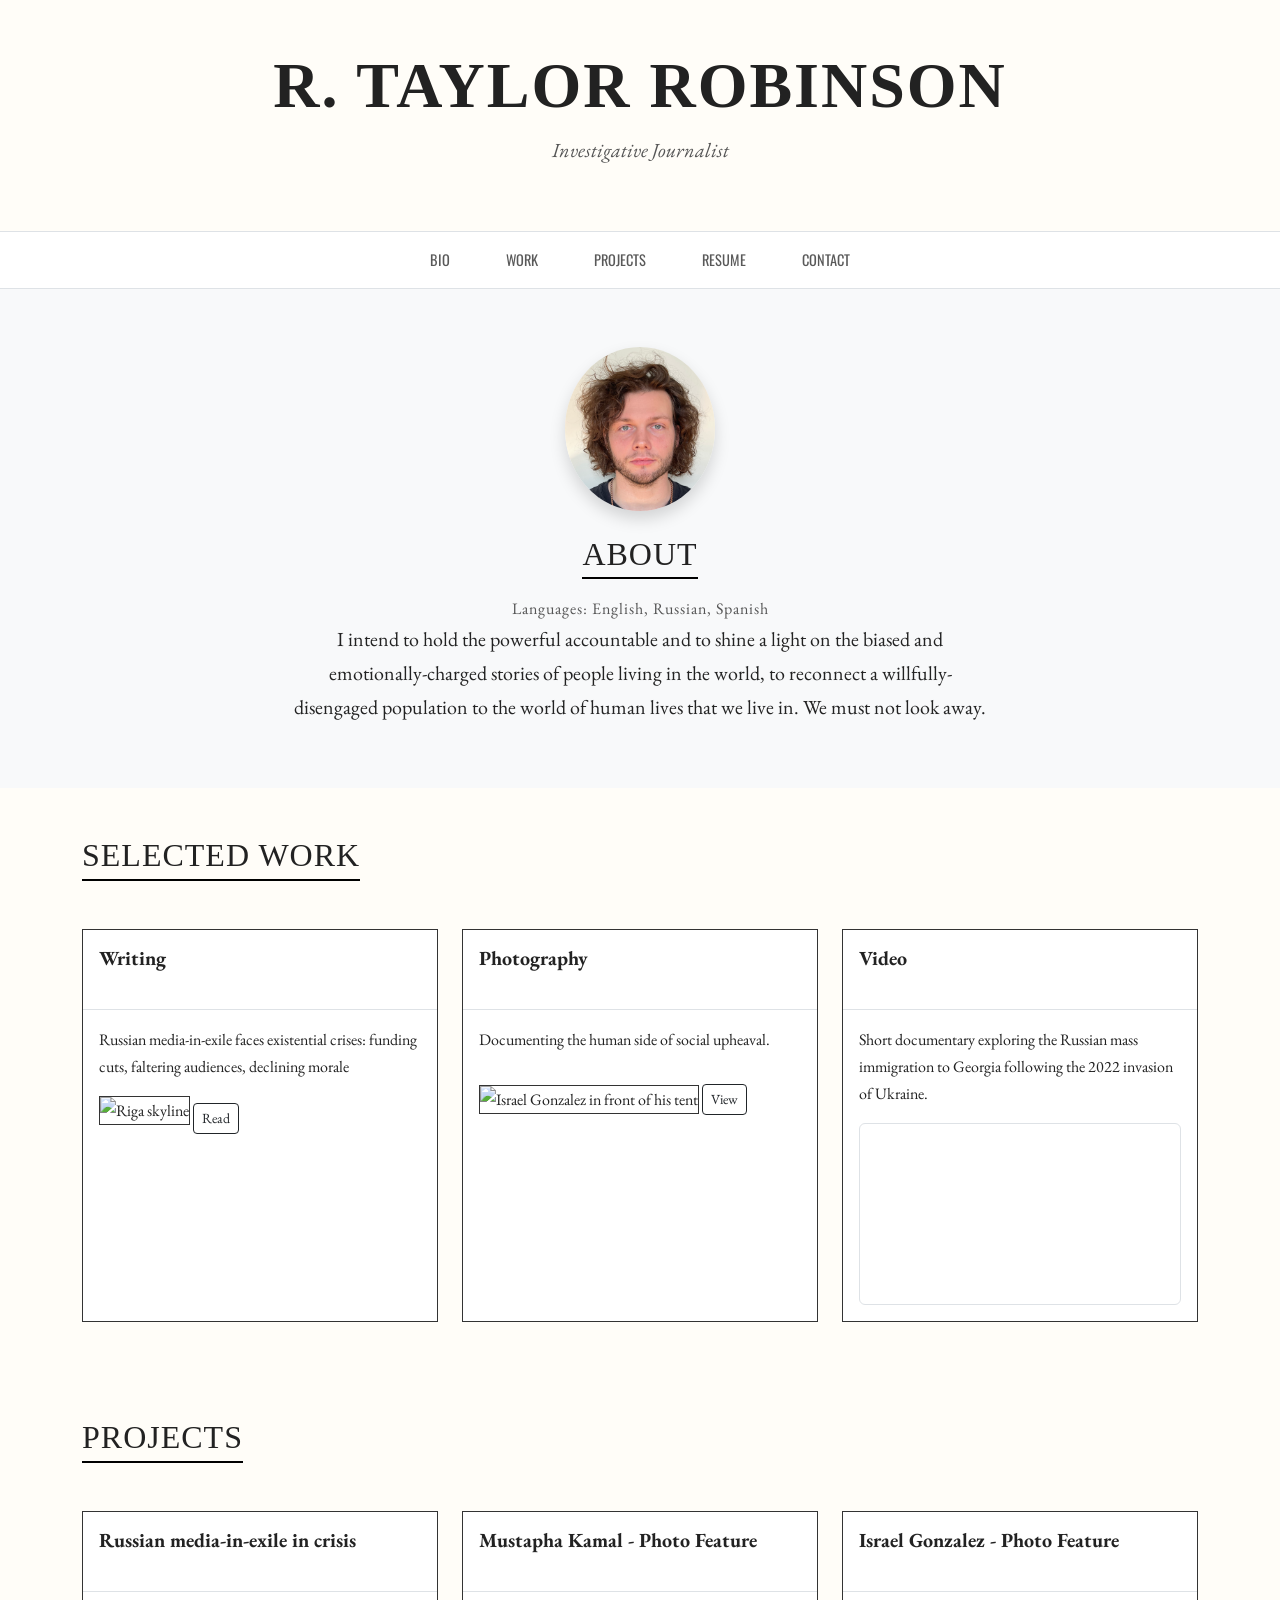
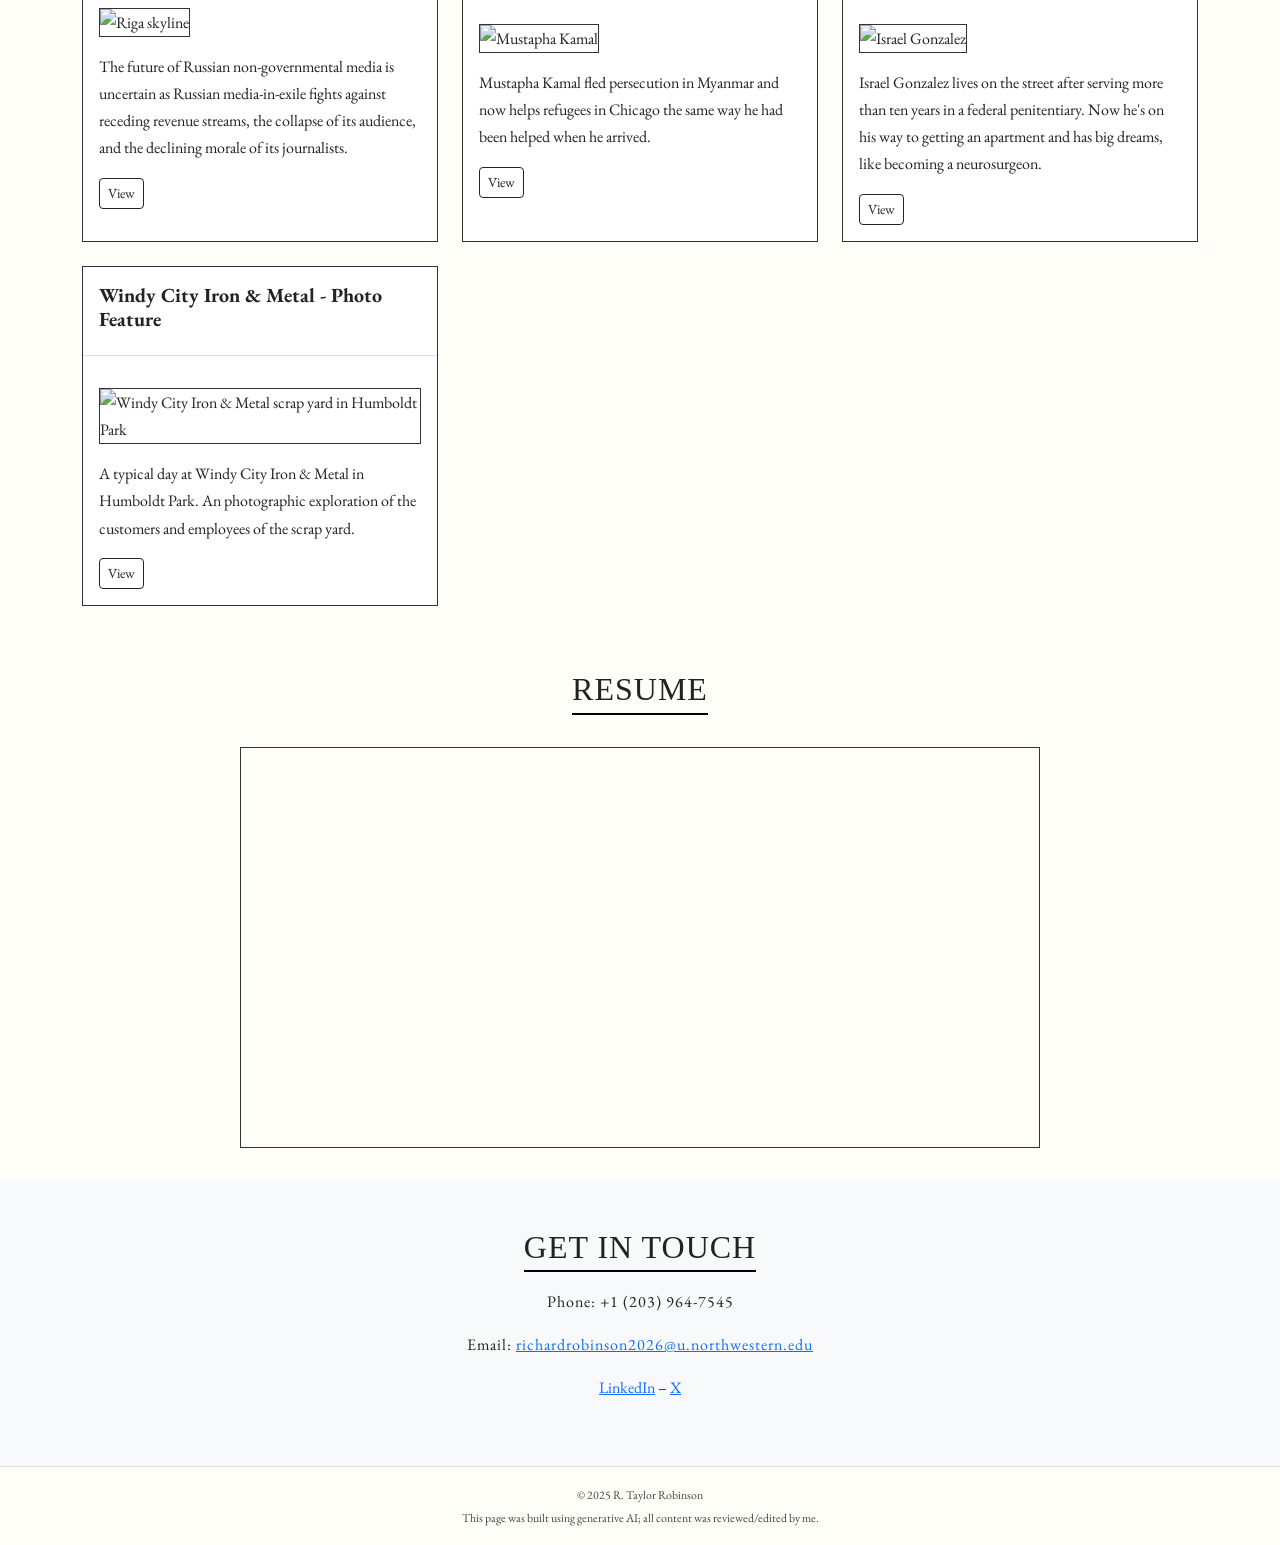
==== index.html @ 24c83856 "add photography page" ====
<!DOCTYPE html>
<html lang="en">
    <head>
        <!-- Basic Meta Tags -->
        <meta charset="UTF-8">
        <meta name="viewport" content="width=device-width, initial-scale=1.0">
        <meta http-equiv="X-UA-Compatible" content="ie=edge">
        
        <title>R. Taylor Robinson | Investigative Journalist</title>
        
        <!-- Favicon -->
        <link rel="apple-touch-icon" sizes="180x180" href="https://taylorrob458.github.io/portfolio/assets/favicon/apple-touch-icon.png">
        <link rel="icon" type="image/png" sizes="32x32" href="https://taylorrob458.github.io/portfolio/assets/favicon/favicon-32x32.png">
        <link rel="icon" type="image/png" sizes="16x16" href="https://taylorrob458.github.io/portfolio/assets/favicon/favicon-16x16.png">
        <link rel="manifest" href="https://taylorrob458.github.io/portfolio/assets/favicon/site.webmanifest">

        <!-- Open Graph Meta Tags (Facebook, LinkedIn) -->
        <meta property="og:type" content="website">
        <meta property="og:url" content="https://taylorrob458.github.io/portfolio/">
        <meta property="og:title" content="R. Taylor Robinson's portfolio'">
        <meta property="og:description" content="R. Taylor Robinson's journalism portfolio. Contains clips, bylines, projects and resume.">
        <meta property="og:image" content="https://taylorrob458.github.io/portfolio/assets/image.pdf">
        <meta property="og:image:alt" content="Professional photo of R. Taylor Robinson">
        <meta property="og:site_name" content="R. Taylor Robinson portfolio">
        <meta property="og:locale" content="en_US">
   
		<meta name="twitter:card" content="summary_large_image">
        <meta name="twitter:site" content="@RTaylorRobinson">
        <meta name="twitter:creator" content="@RTaylorRobinson">
        <meta name="twitter:title" content="R. Taylor Robinson's portfolio"> 
        <meta name="twitter:description" content="R. Taylor Robinson's journalism portfolio. Contains clips, bylines, projects and resume."> 
        <meta name="twitter:image" content="https://taylorrob458.github.io/portfolio/assets/image.pdf"> <meta name="twitter:image:alt" content="Professional photo of R. Taylor Robinson">

        <!-- Bootstrap -->
        <link rel="stylesheet" href="https://cdn.jsdelivr.net/npm/bootstrap@5.3.3/dist/css/bootstrap.min.css">

        <!-- Fonts -->
        <link href="https://fonts.googleapis.com/css2?family=EB+Garamond:wght@400;600&family=Oswald:wght@500&display=swap" rel="stylesheet">

        <!-- Custom Styles -->
        <link rel="stylesheet" href="website.css">

        <script src="https://cdnjs.cloudflare.com/ajax/libs/pdf.js/2.16.105/pdf.min.js"></script>
    </head>
    <body>
        <!-- Header -->
        <header class="masthead text-center py-5">
            <div class="container">
                <h1 class="display-3 fw-bold title">R. Taylor Robinson</h1>
                <p class="subtitle">Investigative Journalist</p>
            </div>
        </header>

        <!-- Navigation -->
        <nav class="navbar navbar-expand-md navbar-light border-top border-bottom sticky-top bg-white">
            <div class="container">
                <div class="container justify-content-center">
                    <ul class="navbar-nav flex-row">
                        <li class="nav-item mx-2"><a class="nav-link" href="#bio">Bio</a></li>
                        <li class="nav-item mx-2"><a class="nav-link" href="#portfolio">Work</a></li>
                        <li class="nav-item mx-2"><a class="nav-link" href="#projects">Projects</a></li>
                        <li class="nav-item mx-2"><a class="nav-link" href="#resume">Resume</a></li>
                        <li class="nav-item mx-2"><a class="nav-link" href="#contact">Contact</a></li>
                    </ul>
                </div>
            </div>
        </nav>

        <!-- Bio -->
        <a class="anchor" id="bio"></a>
        <section class="py-5 bg-light text-center">
            <div class="container">
                <!-- Headshot -->
                <img src="assets/image.png" alt="R. Taylor Robinson" 
                    class="img-fluid rounded-circle shadow mb-4" 
                    style="max-width : 150px; margin : 10px;">
                <div>
                    <h2 class="section-heading">About</h2>
                </div>
                <small class="languages">Languages: English, Russian, Spanish</small>
                <p class="lead mx-auto" style="max-width: 700px;">
                I intend to hold the powerful accountable and to shine a light on the biased and emotionally-charged stories of people living in the world, to reconnect a willfully-disengaged population to the world of human lives that we live in. We must not look away.
                </p>
            </div>
        </section>

        <!-- Portfolio -->
        <a class="anchor" id="portfolio"></a>
        <section class="py-5">
            <div class="container">
                <h2 class="section-heading text-center mb-5">Selected Work</h2>
                <div class="row g-4">
                    <!-- Writing -->
                    <div class="col-md-4">
                        <div class="portfolio-card h-100">
                            <div class="p-3 border-bottom">
                                <h5 class="fw-bold">Writing</h5>
                            </div>
                            <div class="p-3">
                                <p>Russian media-in-exile faces existential crises: funding cuts, faltering audiences, declining morale</p>
                                <img src="https://blush-permanent-bandicoot-452.mypinata.cloud/ipfs/bafybeigaemidc5m5lnjigjwyhmatnkeajhr6kbfxqryebvdgskij42iac4" alt="Riga skyline" class="project-image mt-auto">
                                <a href="assets/sample-writing.pdf" target="_blank" class="btn btn-outline-dark btn-sm">Read</a>
                            </div>
                        </div>
                    </div>
                    <!-- Photography -->
                    <div class="col-md-4">
                        <div class="portfolio-card h-100">
                            <div class="p-3 border-bottom">
                                <h5 class="fw-bold">Photography</h5>
                            </div>
                            <div class="p-3">
                                <p>Documenting the human side of social upheaval.</p>
                                <img src="https://blush-permanent-bandicoot-452.mypinata.cloud/ipfs/bafybeidvqdmnidauv4moav6slmbolljyya23lzjlez3zii6w5zyyoin5v4" alt="Israel Gonzalez in front of his tent" class="project-image">
                                <a href="photography.html" target="_blank" class="btn btn-outline-dark btn-sm">View</a>
                            </div>
                        </div>
                    </div>
                
                    <!-- Video -->
                    <div class="col-md-4">
                        <div class="portfolio-card h-100">
                            <div class="p-3 border-bottom">
                                <h5 class="fw-bold">Video</h5>
                            </div>
                            <div class="p-3">
                                <p>Short documentary exploring the Russian mass immigration to Georgia following the 2022 invasion of Ukraine.</p>
                                <div class="ratio ratio-16x9 rounded overflow-hidden border">
                                    <iframe 
                                        src="https://www.youtube.com/embed/T9oJxF7eDXI?si=v9eYLWF2qVvXfuaX" 
                                        title="YouTube video player" 
                                        allow="accelerometer; autoplay; clipboard-write; encrypted-media; gyroscope; picture-in-picture" 
                                        allowfullscreen>
                                    </iframe>
                                </div>
                            </div>
                        </div>
                    </div>
                </div>
            </div>
        </section>
    
        <!-- Projects -->
        <a class="anchor" id="projects"></a>
        <section class="py-5">
            <div class="container">
                <h2 class="section-heading text-center mb-5">Projects</h2>
                <div class="row g-4">
                    <!-- Project 1 -->
                    <div class="col-md-4">
                        <div class="portfolio-card h-100">
                            <div class="p-3 border-bottom">
                                <h5 class="fw-bold">Russian media-in-exile in crisis</h5>
                            </div>
                            <div class="p-3">
                                <img src="https://blush-permanent-bandicoot-452.mypinata.cloud/ipfs/bafybeigaemidc5m5lnjigjwyhmatnkeajhr6kbfxqryebvdgskij42iac4" alt="Riga skyline" class="project-image mt-auto">
                                <p>The future of Russian non-governmental media is uncertain as Russian media-in-exile fights against receding revenue streams, the collapse of its audience, and the declining morale of its journalists.</p>
                                <a href="https://neweasterneurope.eu/2026/05/21/russian-media-in-exile-faces-existential-crises-funding-cuts-faltering-audiences-declining-morale/" target="_blank" class="btn btn-outline-dark btn-sm">View</a>
                            </div>
                        </div>
                    </div>
                   <!-- Project 2 -->
                    <div class="col-md-4">
                        <div class="portfolio-card h-100">
                            <div class="p-3 border-bottom">
                                <h5 class="fw-bold">Mustapha Kamal - Photo Feature</h5>
                            </div>
                            <div class="p-3">
                                <img src="https://blush-permanent-bandicoot-452.mypinata.cloud/ipfs/bafybeicb4znrbvrouqa2ajx65wxzgo7kqqce44u7tqff2rt5ekelad4wgi" alt="Mustapha Kamal" class="project-image">
                                <p>Mustapha Kamal fled persecution in Myanmar and now helps refugees in Chicago the same way he had been helped when he arrived.</p>
                                <a href="photography.html#series3" target="_blank" class="btn btn-outline-dark btn-sm">View</a>
                            </div>
                        </div>
                    </div>
                    <!-- Project 3 -->
                    <div class="col-md-4">
                        <div class="portfolio-card h-100">
                            <div class="p-3 border-bottom">
                                <h5 class="fw-bold">Israel Gonzalez - Photo Feature</h5>
                            </div>
                            <div class="p-3">
                                <img src="https://blush-permanent-bandicoot-452.mypinata.cloud/ipfs/bafybeigwinc2xwyvbhmlj7kospgg54uqx4l55oztpvfyhfeucd2mugxuoq" alt="Israel Gonzalez" class="project-image">
                                <p>Israel Gonzalez lives on the street after serving more than ten years in a federal penitentiary. Now he's on his way to getting an apartment and has big dreams, like becoming a neurosurgeon.</p>
                                <a href="photography.html#series2" target="_blank" class="btn btn-outline-dark btn-sm">View</a>
                            </div>
                        </div>
                    </div>
                    <!-- Project 4 -->
                    <div class="col-md-4">
                        <div class="portfolio-card h-100">
                            <div class="p-3 border-bottom">
                                <h5 class="fw-bold">Windy City Iron & Metal - Photo Feature</h5>
                            </div>
                            <div class="p-3">
                                <img src="https://blush-permanent-bandicoot-452.mypinata.cloud/ipfs/bafybeibpkxjllk225sqnyqr7feoqi5mldowyjdvif63xprzgk6q2ic2cmi" alt="Windy City Iron & Metal scrap yard in Humboldt Park" class="project-image">
                                <p>A typical day at Windy City Iron & Metal in Humboldt Park. An photographic exploration of the customers and employees of the scrap yard.</p>
                                <a href="photography.html#series1" target="_blank" class="btn btn-outline-dark btn-sm">View</a>
                            </div>
                        </div>
                    </div>
                    <!-- Project 5 
                    <div class="col-md-4">
                        <div class="portfolio-card h-100">
                            <div class="p-3 border-bottom">
                                <h5 class="fw-bold">Project 5</h5>
                            </div>
                            <div class="p-3">
                                <p>Info</p>
                                <a href="assets/sample-photo.jpg" target="_blank" class="btn btn-outline-dark btn-sm">View</a>
                            </div>
                        </div>
                    </div>
                    <!- Project 6 
                    <div class="col-md-4">
                        <div class="portfolio-card h-100">
                            <div class="p-3 border-bottom">
                                <h5 class="fw-bold">Project 6</h5>
                            </div>
                            <div class="p-3">
                                <p>Info</p>
                                <a href="assets/sample-photo.jpg" target="_blank" class="btn btn-outline-dark btn-sm">View</a>
                            </div>
                        </div>
                    </div>-->
                </div>
            </div>
        </section>

        <!-- Resume -->
        <a class="anchor-resume" id="resume"></a>
        <section class="py-3 text-center">
            <div class="container resume">
                <h2 class="section-heading">Resume</h2>
                <canvas id="pdf-viewer"></canvas>
            </div>
        </section>

        <!-- Contact -->
        <section id="contact" class="py-5 bg-light text-center">
            <div class="container">
                <h2 class="section-heading">Get in Touch</h2>
                <p class="contact">Phone: +1 (203) 964-7545</p>
                <p class="contact">Email: <a href="mailto:youremail@example.com">richardrobinson2026@u.northwestern.edu</a></p>
                <div class="d-flex justify-content-center gap-3">
                    <p><a href="https://www.linkedin.com/in/richard-taylor-robinson/" target="_blank">LinkedIn</a> &ndash; <a href="https://x.com/RTaylorRobinson">X</a></p>
                </div>
            </div>
        </section>

        <!-- Footer -->
        <footer class="text-center py-3 border-top">
            <div>
                <small>© 2025 R. Taylor Robinson</small>
            </div>
            <div>
                <small>This page was built using generative AI; all content was reviewed/edited by me.</small>
            </div>
        </footer>

        <!-- Scripts -->
        <script src="https://cdn.jsdelivr.net/npm/bootstrap@5.3.3/dist/js/bootstrap.bundle.min.js"></script>
        <script src="script.js"></script>
    </body>
</html>
---- website.css ----
/* Fonts: EB Garamond for body, Times New Roman (Oswald?) for headers */
body {
  font-family: 'EB Garamond', serif;
  color: #222;
  background-color: #fffdf8;
  line-height: 1.7;
}

.title {
  font-family: 'Times New Roman', serif;
  letter-spacing: 2px;
  text-transform: uppercase;
}

.subtitle {
  font-family: 'EB Garamond', serif;
  font-style: italic;
  font-size: 1.25rem;
  color: #555;
}

.section-heading {
  font-family: 'Times New Roman', serif;
  text-transform: uppercase;
  letter-spacing: 1px;
  margin-bottom: 1rem;
  border-bottom: 2px solid #000;
  display: inline-block;
  padding-bottom: 0.25rem;
}

.navbar-nav .nav-link {
  font-family: 'Oswald', sans-serif;
  text-transform: uppercase;
  margin: 0 1rem;
  font-size: 0.9rem;
}

.navbar-toggler {
  margin-left : auto;
  margin-right : auto;
}

.navbar-light .navbar-toggler {
  border: none !important;       /* kill the border */
  box-shadow: none !important;   /* kill the shadow on click */
  outline: none !important;
}

.languages {
  font-size: 16px;
  color: #555;
  letter-spacing: 1px;
}

.portfolio-card {
  border: 1px solid #333;
  border-radius: 0;
  background: #fff;
  transition: transform 0.2s;
}

.portfolio-card:hover {
  transform: translateY(-3px);
}

.anchor {
  display: block;
  position: relative;
  top: -20px;
  visibility: hidden;
}

.anchor-resume {
  display: block;
  position: relative;
  top: -50px;
  visibility: hidden;
}

footer {
  font-size: 0.85rem;
  color: #444;
}

#pdf-viewer {
  display: block;
  width: 95%;
  max-width: 800px;
  border: 1px solid #333;
  margin: 1rem auto;
  /*box-shadow: 0 2px 6px rgba(0, 0, 0, 0.2);*/
}

/* Keep navbar inline and responsive without wrapping or hamburger */
.navbar-nav {
  flex-wrap: nowrap;            /* Force inline */
  justify-content: center;
  overflow-x: auto;             /* Allow horizontal scroll if absolutely needed */
  scrollbar-width: none;        /* Hide scrollbar on Firefox */
  -ms-overflow-style: none;     /* Hide scrollbar on IE/Edge */
}

.navbar-nav::-webkit-scrollbar {
  display: none;                /* Hide scrollbar on WebKit browsers */
}

.navbar-nav .nav-link {
  font-family: 'Oswald', sans-serif;
  text-transform: uppercase;
  white-space: nowrap;          /* Prevent link text from breaking */
  margin: 0 0.75rem;
  font-size: 0.9rem;
  transition: font-size 0.2s ease, margin 0.2s ease;
}

.contact {
  letter-spacing: 1px;
}

/* Shrink spacing and font a bit on smaller screens */
@media (max-width: 768px) {
  .navbar-nav .nav-link {
    margin: 0 0.4rem;
    font-size: 0.8rem;
  }
}

@media (max-width: 480px) {
  .navbar-nav .nav-link {
    margin: 0 0.25rem;
    font-size: 0.75rem;
  }

  .section-heading {
    width: 300px;          /* or any fixed width */
    margin-left: auto;
    margin-right: auto;
    text-align: center;    /* centers text inside too */
    display: block;        /* ensures margins work */
  }
}

.portfolio-card .border-bottom {
    min-height: 80px;
}

.project-image {
    width: 100%;
    max-height: 200px;
    object-fit: cover;
    margin: 1rem 0;
    border: 1px solid #333;
}
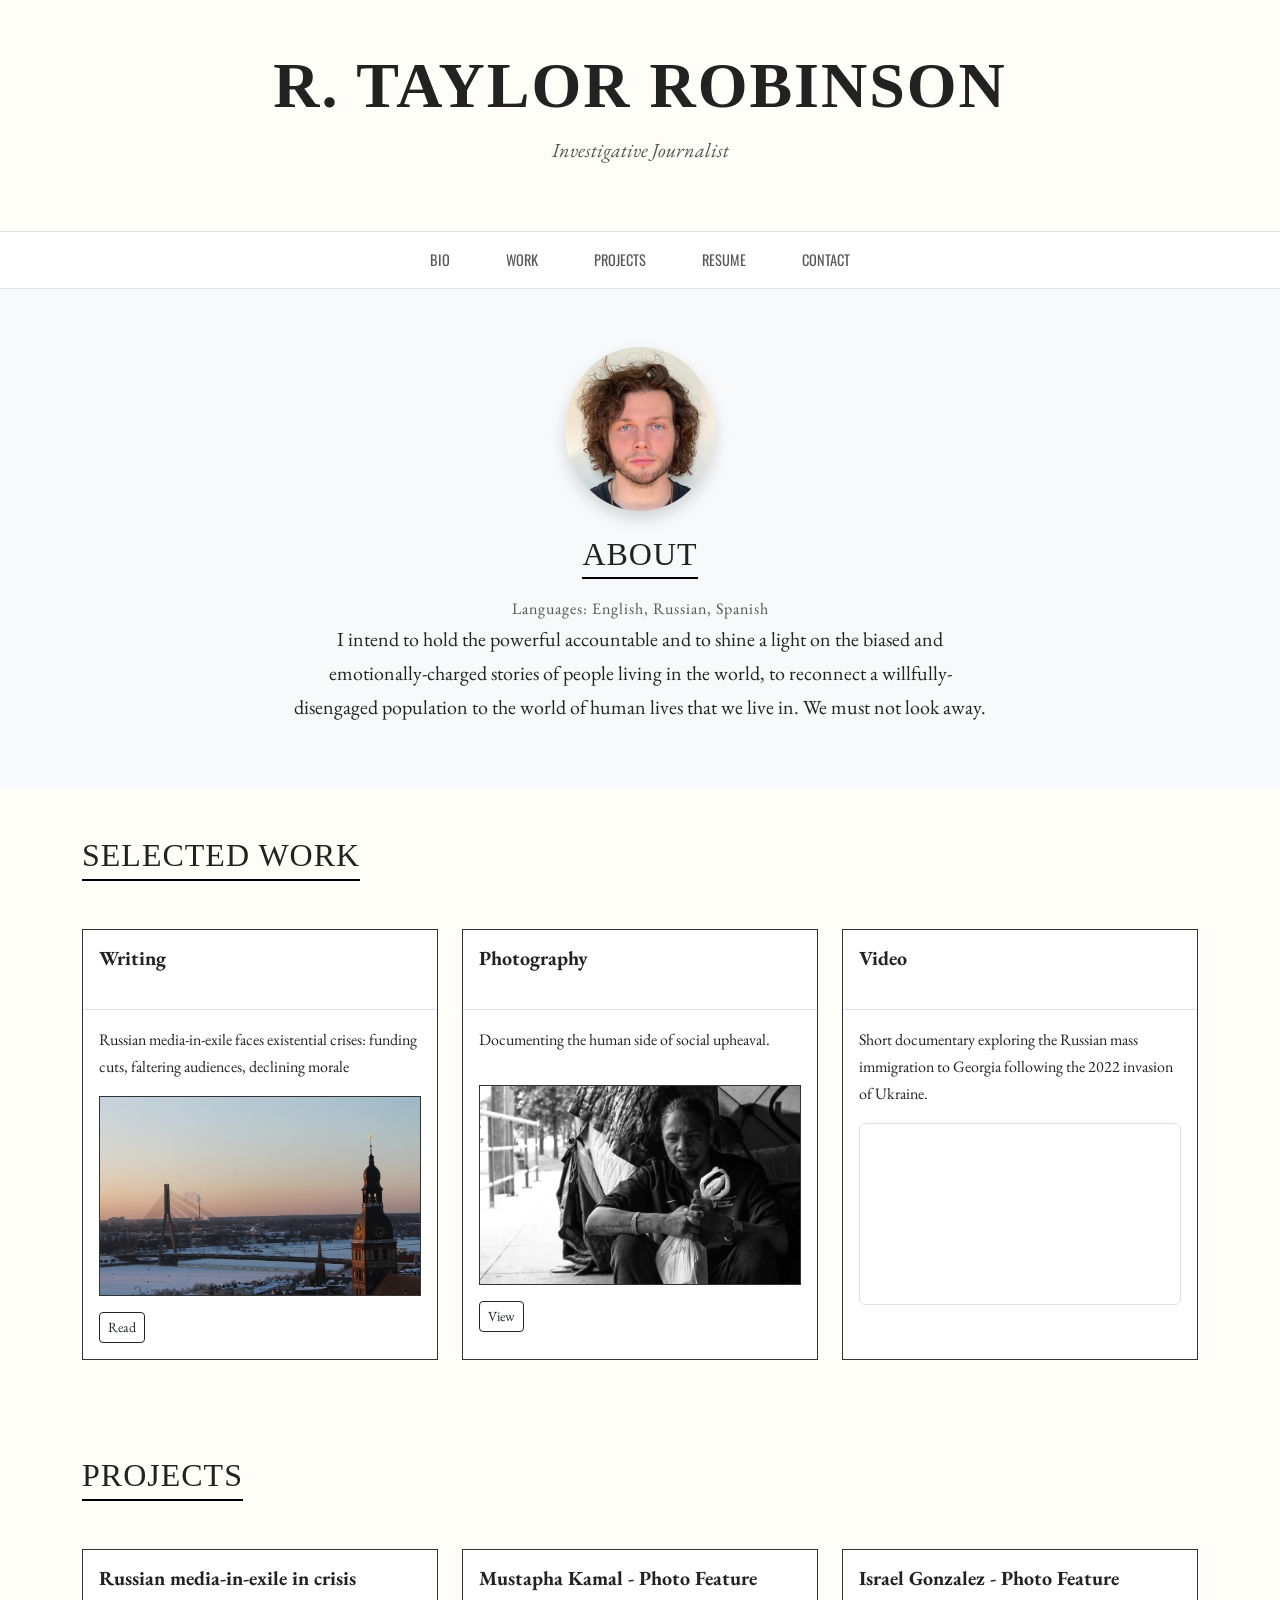
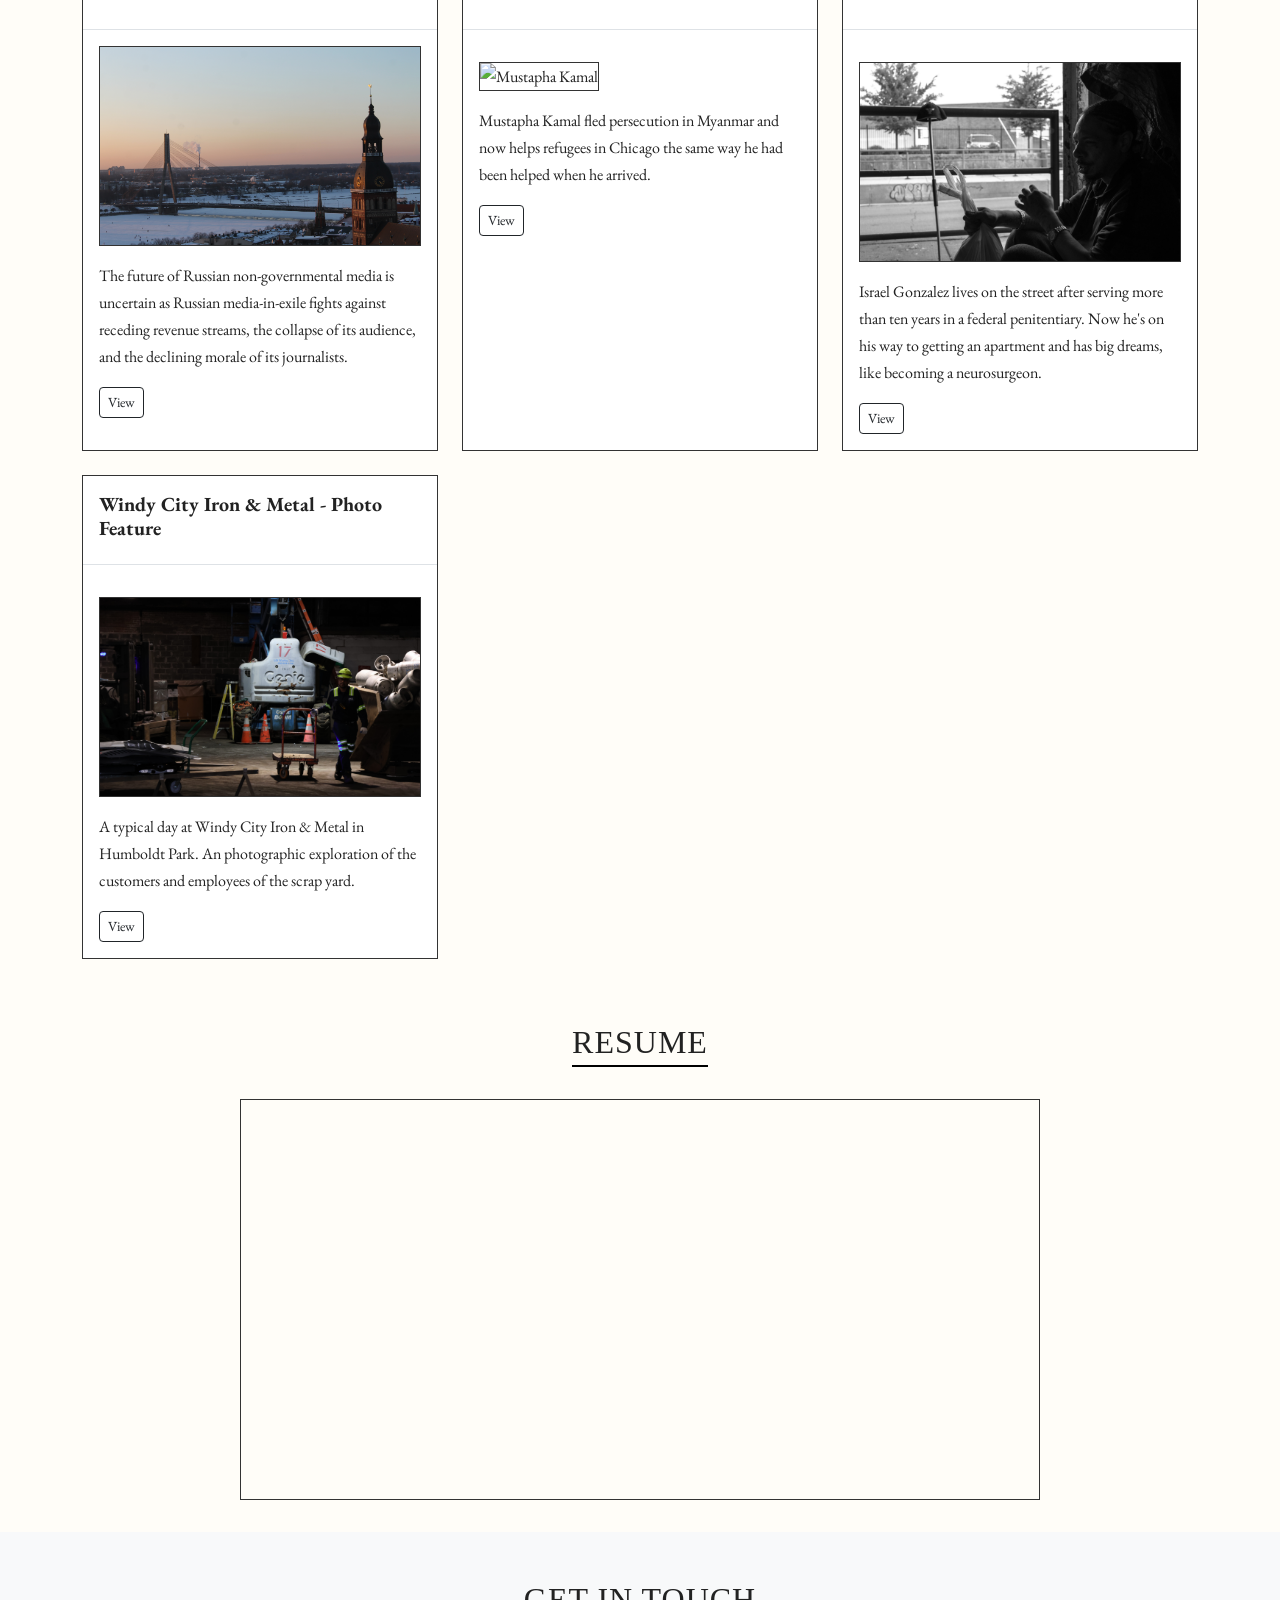
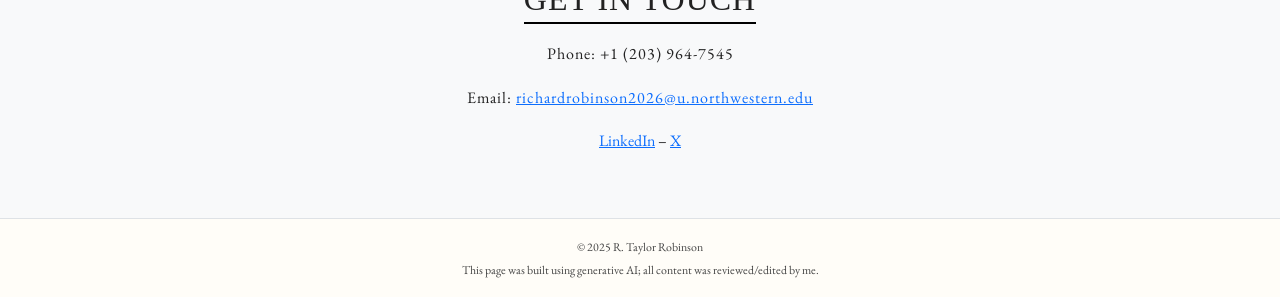
==== commit ba5ec861: "add image files to local directory" ====
--- a/index.html
+++ b/index.html
@@ -98,7 +98,7 @@
                             </div>
                             <div class="p-3">
                                 <p>Russian media-in-exile faces existential crises: funding cuts, faltering audiences, declining morale</p>
-                                <img src="https://blush-permanent-bandicoot-452.mypinata.cloud/ipfs/bafybeigaemidc5m5lnjigjwyhmatnkeajhr6kbfxqryebvdgskij42iac4" alt="Riga skyline" class="project-image mt-auto">
+                                <img src="assets/images/stories/riga-skyline.JPG" alt="Riga skyline" class="project-image mt-auto">
                                 <a href="assets/sample-writing.pdf" target="_blank" class="btn btn-outline-dark btn-sm">Read</a>
                             </div>
                         </div>
@@ -111,7 +111,7 @@
                             </div>
                             <div class="p-3">
                                 <p>Documenting the human side of social upheaval.</p>
-                                <img src="https://blush-permanent-bandicoot-452.mypinata.cloud/ipfs/bafybeidvqdmnidauv4moav6slmbolljyya23lzjlez3zii6w5zyyoin5v4" alt="Israel Gonzalez in front of his tent" class="project-image">
+                                <img src="assets/photography-example.jpg" alt="Israel Gonzalez in front of his tent" class="project-image">
                                 <a href="photography.html" target="_blank" class="btn btn-outline-dark btn-sm">View</a>
                             </div>
                         </div>
@@ -153,7 +153,7 @@
                                 <h5 class="fw-bold">Russian media-in-exile in crisis</h5>
                             </div>
                             <div class="p-3">
-                                <img src="https://blush-permanent-bandicoot-452.mypinata.cloud/ipfs/bafybeigaemidc5m5lnjigjwyhmatnkeajhr6kbfxqryebvdgskij42iac4" alt="Riga skyline" class="project-image mt-auto">
+                                <img src="assets/images/stories/riga-skyline.JPG" alt="Riga skyline" class="project-image mt-auto">
                                 <p>The future of Russian non-governmental media is uncertain as Russian media-in-exile fights against receding revenue streams, the collapse of its audience, and the declining morale of its journalists.</p>
                                 <a href="https://neweasterneurope.eu/2026/05/21/russian-media-in-exile-faces-existential-crises-funding-cuts-faltering-audiences-declining-morale/" target="_blank" class="btn btn-outline-dark btn-sm">View</a>
                             </div>
@@ -166,7 +166,7 @@
                                 <h5 class="fw-bold">Mustapha Kamal - Photo Feature</h5>
                             </div>
                             <div class="p-3">
-                                <img src="https://blush-permanent-bandicoot-452.mypinata.cloud/ipfs/bafybeicb4znrbvrouqa2ajx65wxzgo7kqqce44u7tqff2rt5ekelad4wgi" alt="Mustapha Kamal" class="project-image">
+                                <img src="assets/images/photography/mustapha-kamal/mustapha-kamal.jpg" alt="Mustapha Kamal" class="project-image">
                                 <p>Mustapha Kamal fled persecution in Myanmar and now helps refugees in Chicago the same way he had been helped when he arrived.</p>
                                 <a href="photography.html#series3" target="_blank" class="btn btn-outline-dark btn-sm">View</a>
                             </div>
@@ -179,7 +179,7 @@
                                 <h5 class="fw-bold">Israel Gonzalez - Photo Feature</h5>
                             </div>
                             <div class="p-3">
-                                <img src="https://blush-permanent-bandicoot-452.mypinata.cloud/ipfs/bafybeigwinc2xwyvbhmlj7kospgg54uqx4l55oztpvfyhfeucd2mugxuoq" alt="Israel Gonzalez" class="project-image">
+                                <img src="assets/images/photography/israel-gonzalez/israel-gonzalez.jpg" alt="Israel Gonzalez" class="project-image">
                                 <p>Israel Gonzalez lives on the street after serving more than ten years in a federal penitentiary. Now he's on his way to getting an apartment and has big dreams, like becoming a neurosurgeon.</p>
                                 <a href="photography.html#series2" target="_blank" class="btn btn-outline-dark btn-sm">View</a>
                             </div>
@@ -192,7 +192,7 @@
                                 <h5 class="fw-bold">Windy City Iron & Metal - Photo Feature</h5>
                             </div>
                             <div class="p-3">
-                                <img src="https://blush-permanent-bandicoot-452.mypinata.cloud/ipfs/bafybeibpkxjllk225sqnyqr7feoqi5mldowyjdvif63xprzgk6q2ic2cmi" alt="Windy City Iron & Metal scrap yard in Humboldt Park" class="project-image">
+                                <img src="assets/images/photography/windy-city-iron-metal/7.jpg" alt="Windy City Iron & Metal scrap yard in Humboldt Park" class="project-image">
                                 <p>A typical day at Windy City Iron & Metal in Humboldt Park. An photographic exploration of the customers and employees of the scrap yard.</p>
                                 <a href="photography.html#series1" target="_blank" class="btn btn-outline-dark btn-sm">View</a>
                             </div>
--- a/website.css
+++ b/website.css
@@ -151,4 +151,52 @@
     object-fit: cover;
     margin: 1rem 0;
     border: 1px solid #333;
-}+}
+
+.photo-thumb {
+    width: 100%;
+    aspect-ratio: 1 / 1;
+    object-fit: cover;
+    cursor: pointer;
+    border: 1px solid #333;
+    transition: opacity 0.2s ease;
+}
+
+.lightbox {
+    display: none;
+    position: fixed;
+    inset: 0;
+    background: rgba(0,0,0,0.85);
+    z-index: 9999;
+
+    overflow-y: auto;      /* 🔥 allows scrolling */
+    padding: 2rem 1rem;
+}
+
+#lightbox-image,
+#lightbox-caption {
+    max-width: 90vw;
+    max-width: 900px;
+    width: 100%;
+    margin: 0 auto;
+    display: block;
+}
+
+#lightbox-image {
+    max-height: 75vh;
+    object-fit: contain;
+    display: block;
+    margin-bottom: 0; /* critical: removes gap */
+}
+
+#lightbox-caption {
+    background: rgba(0,0,0,0.66);
+    color: white;
+    padding: 0.9rem 1rem;
+    margin: 0;
+
+    text-align: left;
+    width: 100%;
+    box-sizing: border-box;
+}
+
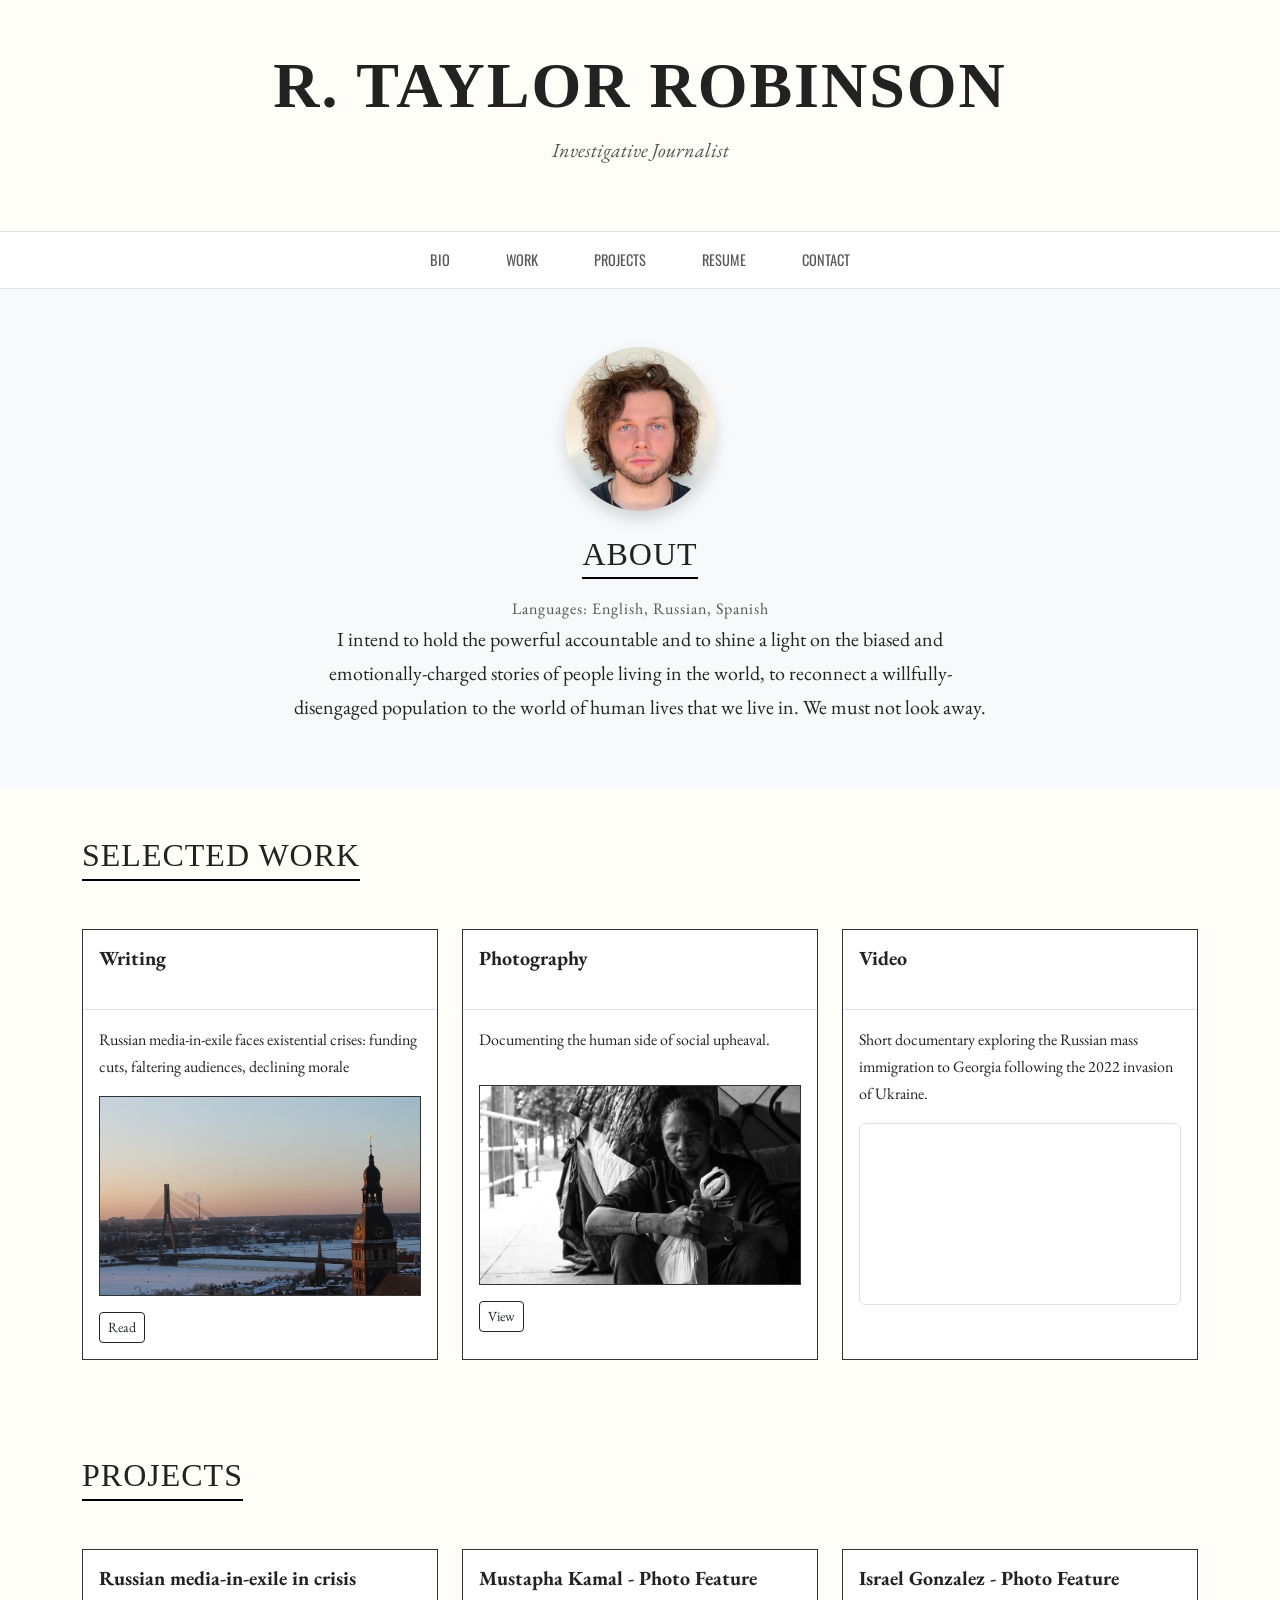
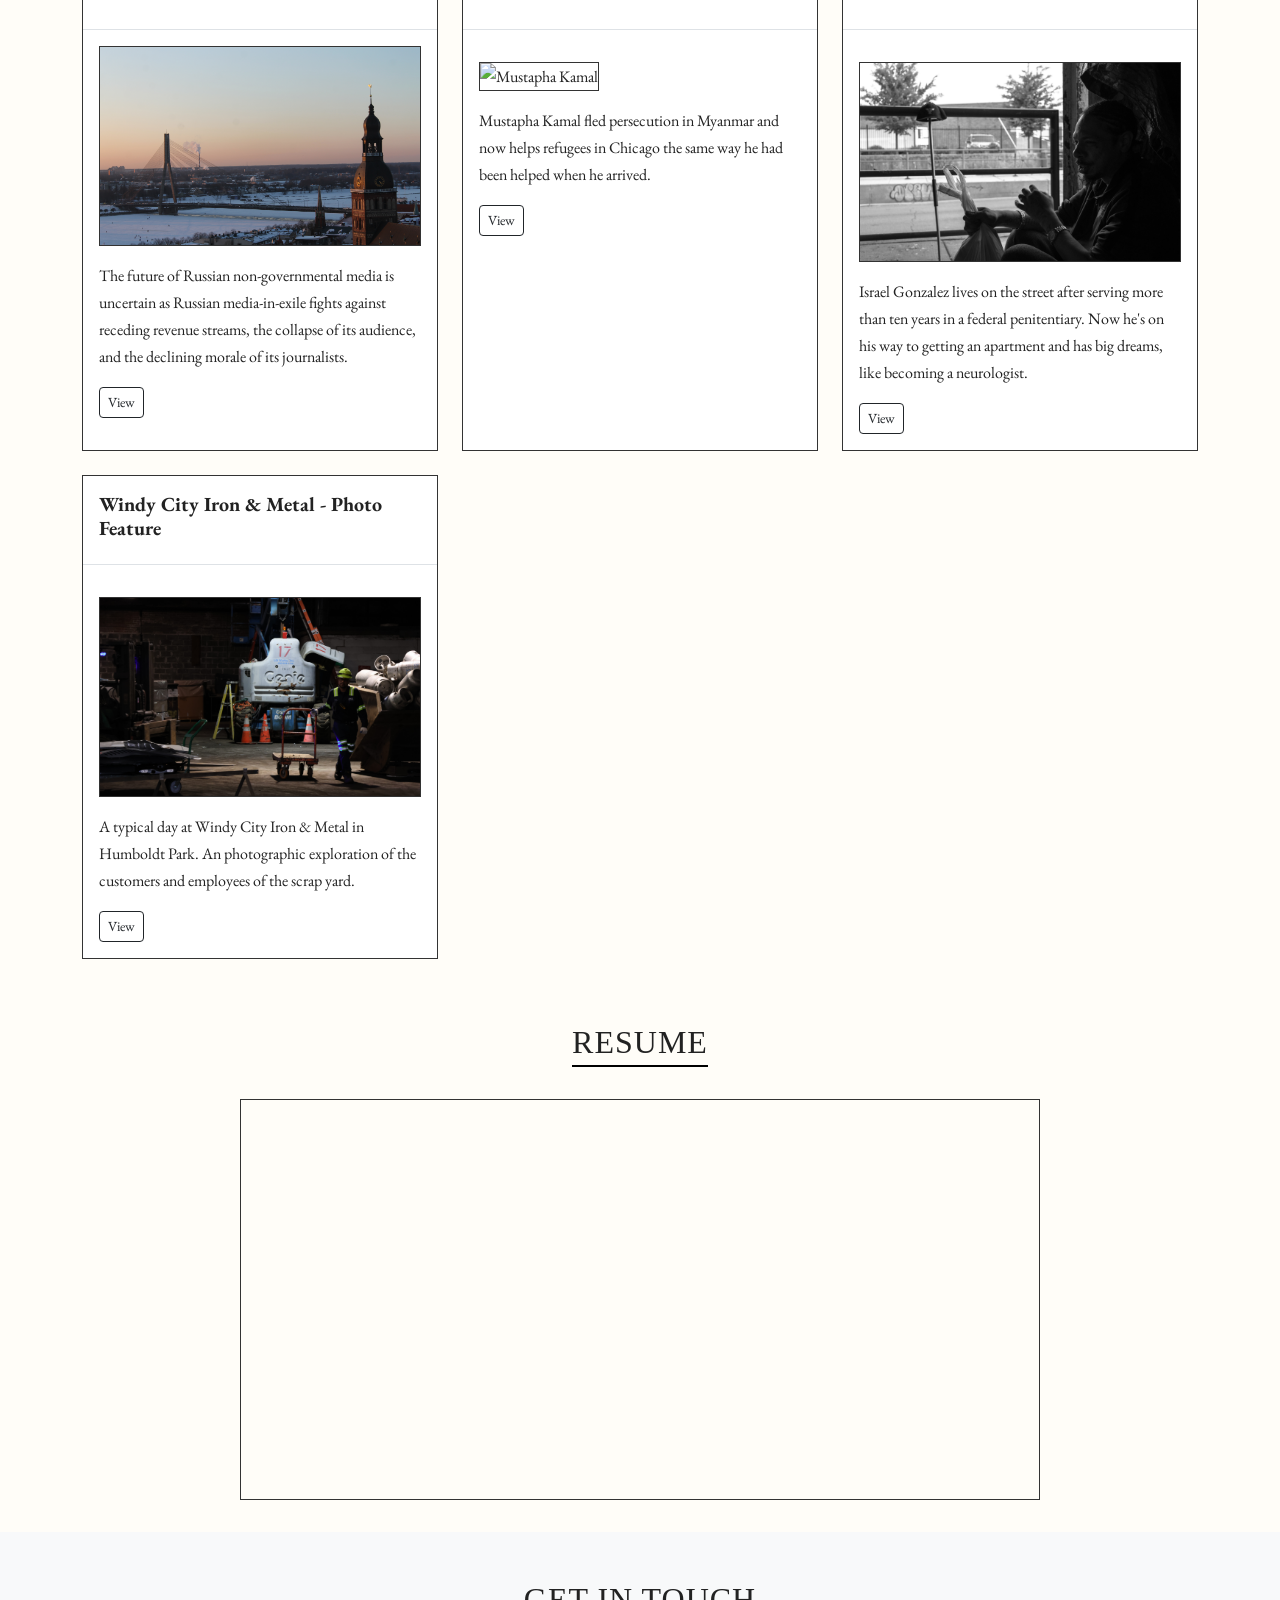
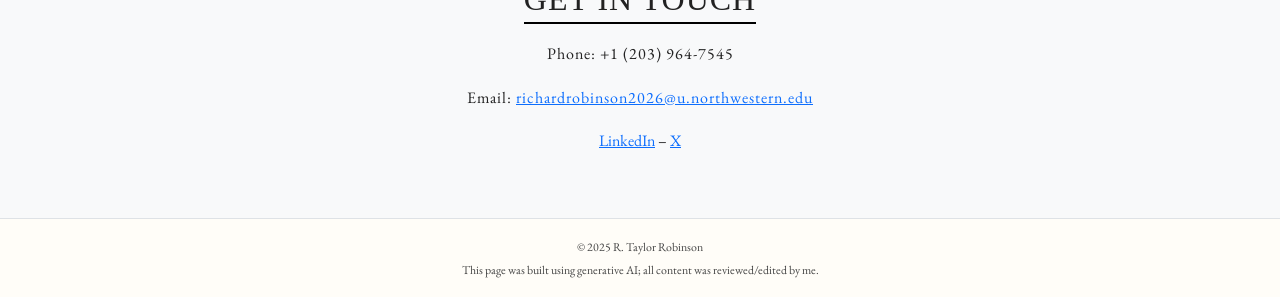
==== commit 5765e8fa: "fix neurologist" ====
--- a/index.html
+++ b/index.html
@@ -180,7 +180,7 @@
                             </div>
                             <div class="p-3">
                                 <img src="assets/images/photography/israel-gonzalez/israel-gonzalez.jpg" alt="Israel Gonzalez" class="project-image">
-                                <p>Israel Gonzalez lives on the street after serving more than ten years in a federal penitentiary. Now he's on his way to getting an apartment and has big dreams, like becoming a neurosurgeon.</p>
+                                <p>Israel Gonzalez lives on the street after serving more than ten years in a federal penitentiary. Now he's on his way to getting an apartment and has big dreams, like becoming a neurologist.</p>
                                 <a href="photography.html#series2" target="_blank" class="btn btn-outline-dark btn-sm">View</a>
                             </div>
                         </div>
--- a/website.css
+++ b/website.css
@@ -189,14 +189,21 @@
     margin-bottom: 0; /* critical: removes gap */
 }
 
+.lightbox-media {
+    display: flex;
+    flex-direction: column;
+    align-items: center;   /* centers image + caption block */
+}
+
 #lightbox-caption {
     background: rgba(0,0,0,0.66);
     color: white;
     padding: 0.9rem 1rem;
     margin: 0;
 
-    text-align: left;
     width: 100%;
     box-sizing: border-box;
-}
-
+
+    text-align: left;      /* text stays left */
+}
+
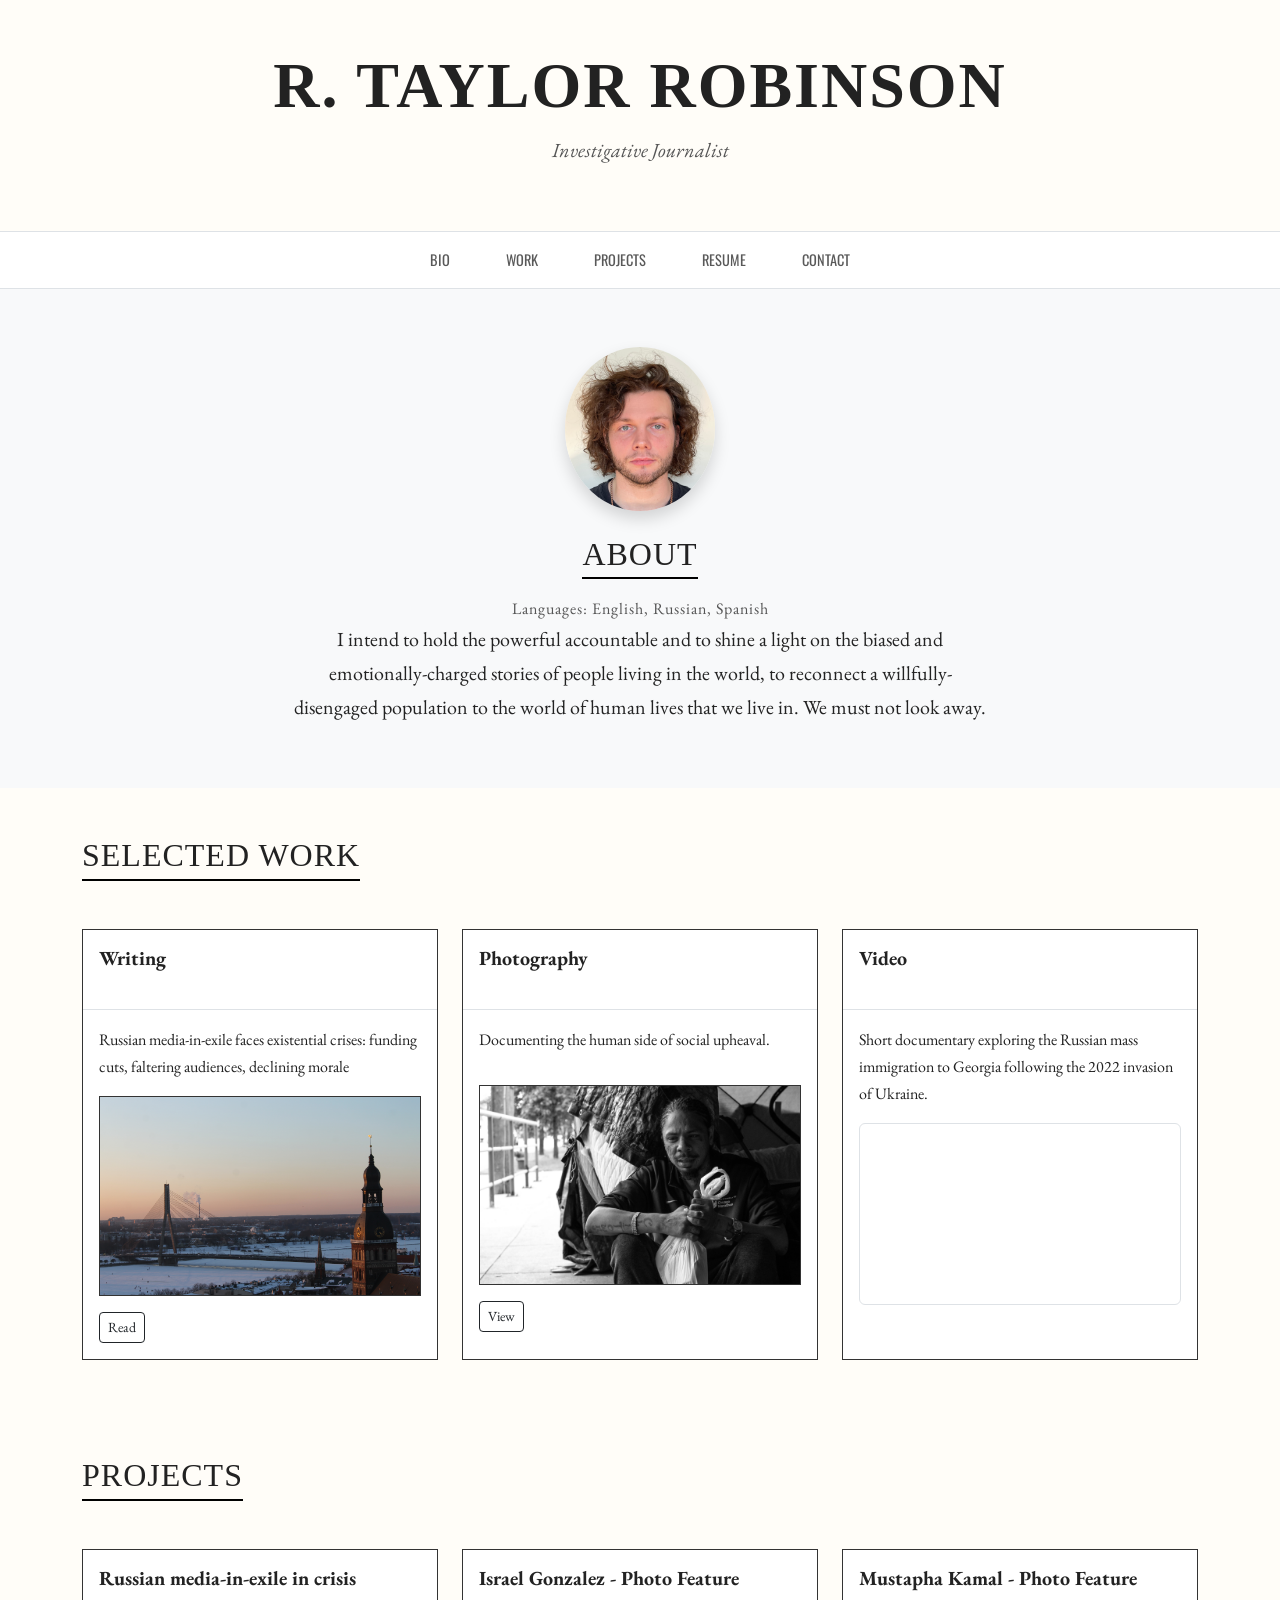
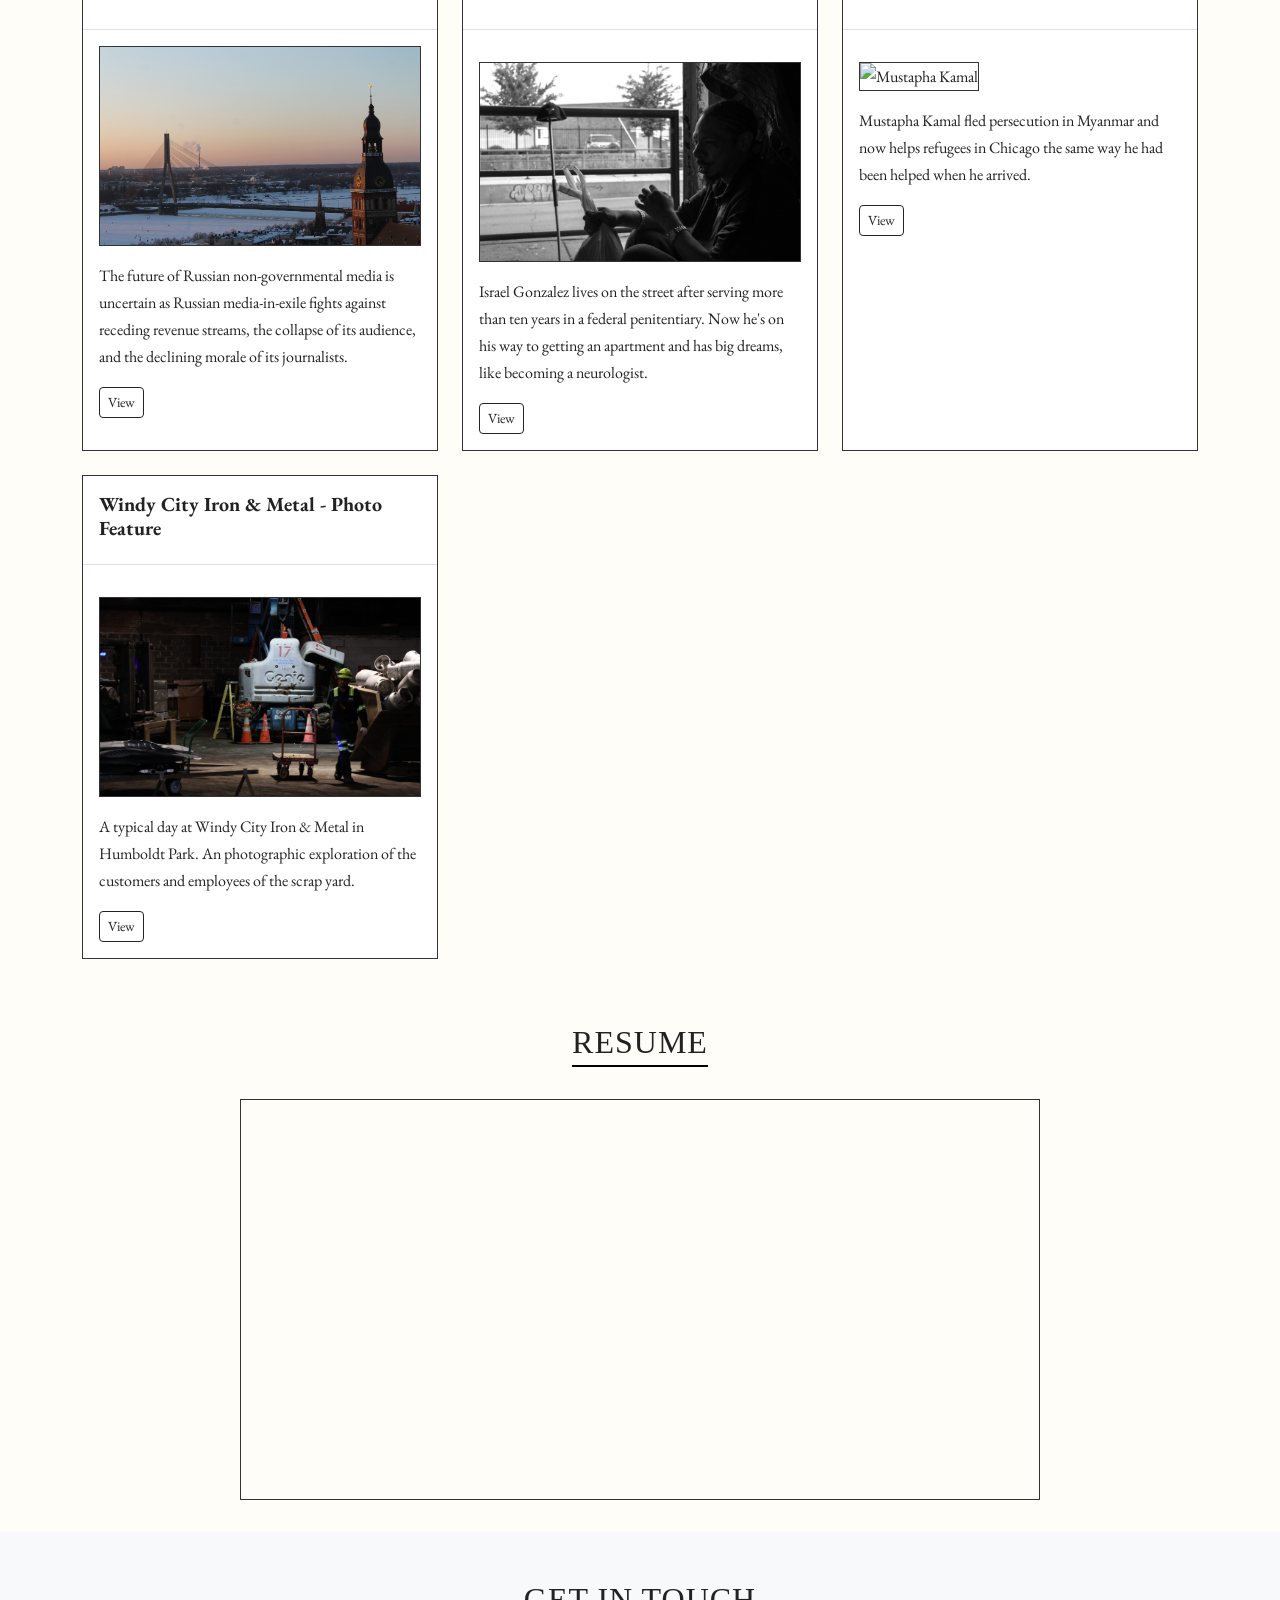
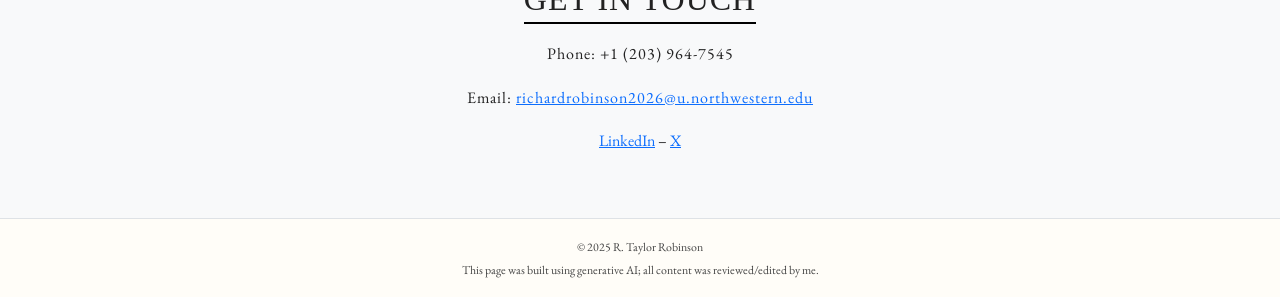
==== commit ff494e21: "fix photography.html anchors" ====
--- a/index.html
+++ b/index.html
@@ -163,25 +163,25 @@
                     <div class="col-md-4">
                         <div class="portfolio-card h-100">
                             <div class="p-3 border-bottom">
+                                <h5 class="fw-bold">Israel Gonzalez - Photo Feature</h5>
+                            </div>
+                            <div class="p-3">
+                                <img src="assets/images/photography/israel-gonzalez/israel-gonzalez.jpg" alt="Israel Gonzalez" class="project-image">
+                                <p>Israel Gonzalez lives on the street after serving more than ten years in a federal penitentiary. Now he's on his way to getting an apartment and has big dreams, like becoming a neurologist.</p>
+                                <a href="photography.html#series2" target="_blank" class="btn btn-outline-dark btn-sm">View</a>
+                            </div>
+                        </div>
+                    </div>
+                    <!-- Project 3 -->
+                    <div class="col-md-4">
+                        <div class="portfolio-card h-100">
+                            <div class="p-3 border-bottom">
                                 <h5 class="fw-bold">Mustapha Kamal - Photo Feature</h5>
                             </div>
                             <div class="p-3">
                                 <img src="assets/images/photography/mustapha-kamal/mustapha-kamal.jpg" alt="Mustapha Kamal" class="project-image">
                                 <p>Mustapha Kamal fled persecution in Myanmar and now helps refugees in Chicago the same way he had been helped when he arrived.</p>
                                 <a href="photography.html#series3" target="_blank" class="btn btn-outline-dark btn-sm">View</a>
-                            </div>
-                        </div>
-                    </div>
-                    <!-- Project 3 -->
-                    <div class="col-md-4">
-                        <div class="portfolio-card h-100">
-                            <div class="p-3 border-bottom">
-                                <h5 class="fw-bold">Israel Gonzalez - Photo Feature</h5>
-                            </div>
-                            <div class="p-3">
-                                <img src="assets/images/photography/israel-gonzalez/israel-gonzalez.jpg" alt="Israel Gonzalez" class="project-image">
-                                <p>Israel Gonzalez lives on the street after serving more than ten years in a federal penitentiary. Now he's on his way to getting an apartment and has big dreams, like becoming a neurologist.</p>
-                                <a href="photography.html#series2" target="_blank" class="btn btn-outline-dark btn-sm">View</a>
                             </div>
                         </div>
                     </div>
--- a/website.css
+++ b/website.css
@@ -75,6 +75,13 @@
   display: block;
   position: relative;
   top: -50px;
+  visibility: hidden;
+}
+
+.photoseries-anchor {
+  display: block;
+  position: relative;
+  top: -25px;
   visibility: hidden;
 }
 
@@ -169,41 +176,36 @@
     background: rgba(0,0,0,0.85);
     z-index: 9999;
 
-    overflow-y: auto;      /* 🔥 allows scrolling */
+    overflow-y: auto;
     padding: 2rem 1rem;
+
+    display: flex;
+    justify-content: center;
+    align-items: flex-start;
 }
 
 #lightbox-image,
 #lightbox-caption {
-    max-width: 90vw;
-    max-width: 900px;
+    display: block;
     width: 100%;
+    max-width: min(90vw, 900px);
+}
+
+#lightbox-image {
+    display: block;
+    margin: 0 auto;   /* no bottom margin */
+    max-width: min(90vw, 900px);
+    max-height: 75vh;
+    width: auto;
+    height: auto;
+    object-fit: contain;
+}
+
+#lightbox-caption {
     margin: 0 auto;
-    display: block;
-}
-
-#lightbox-image {
-    max-height: 75vh;
-    object-fit: contain;
-    display: block;
-    margin-bottom: 0; /* critical: removes gap */
-}
-
-.lightbox-media {
-    display: flex;
-    flex-direction: column;
-    align-items: center;   /* centers image + caption block */
-}
-
-#lightbox-caption {
+    padding: 0.9rem 1rem;
     background: rgba(0,0,0,0.66);
     color: white;
-    padding: 0.9rem 1rem;
-    margin: 0;
-
-    width: 100%;
+    text-align: left;
     box-sizing: border-box;
-
-    text-align: left;      /* text stays left */
-}
-
+}
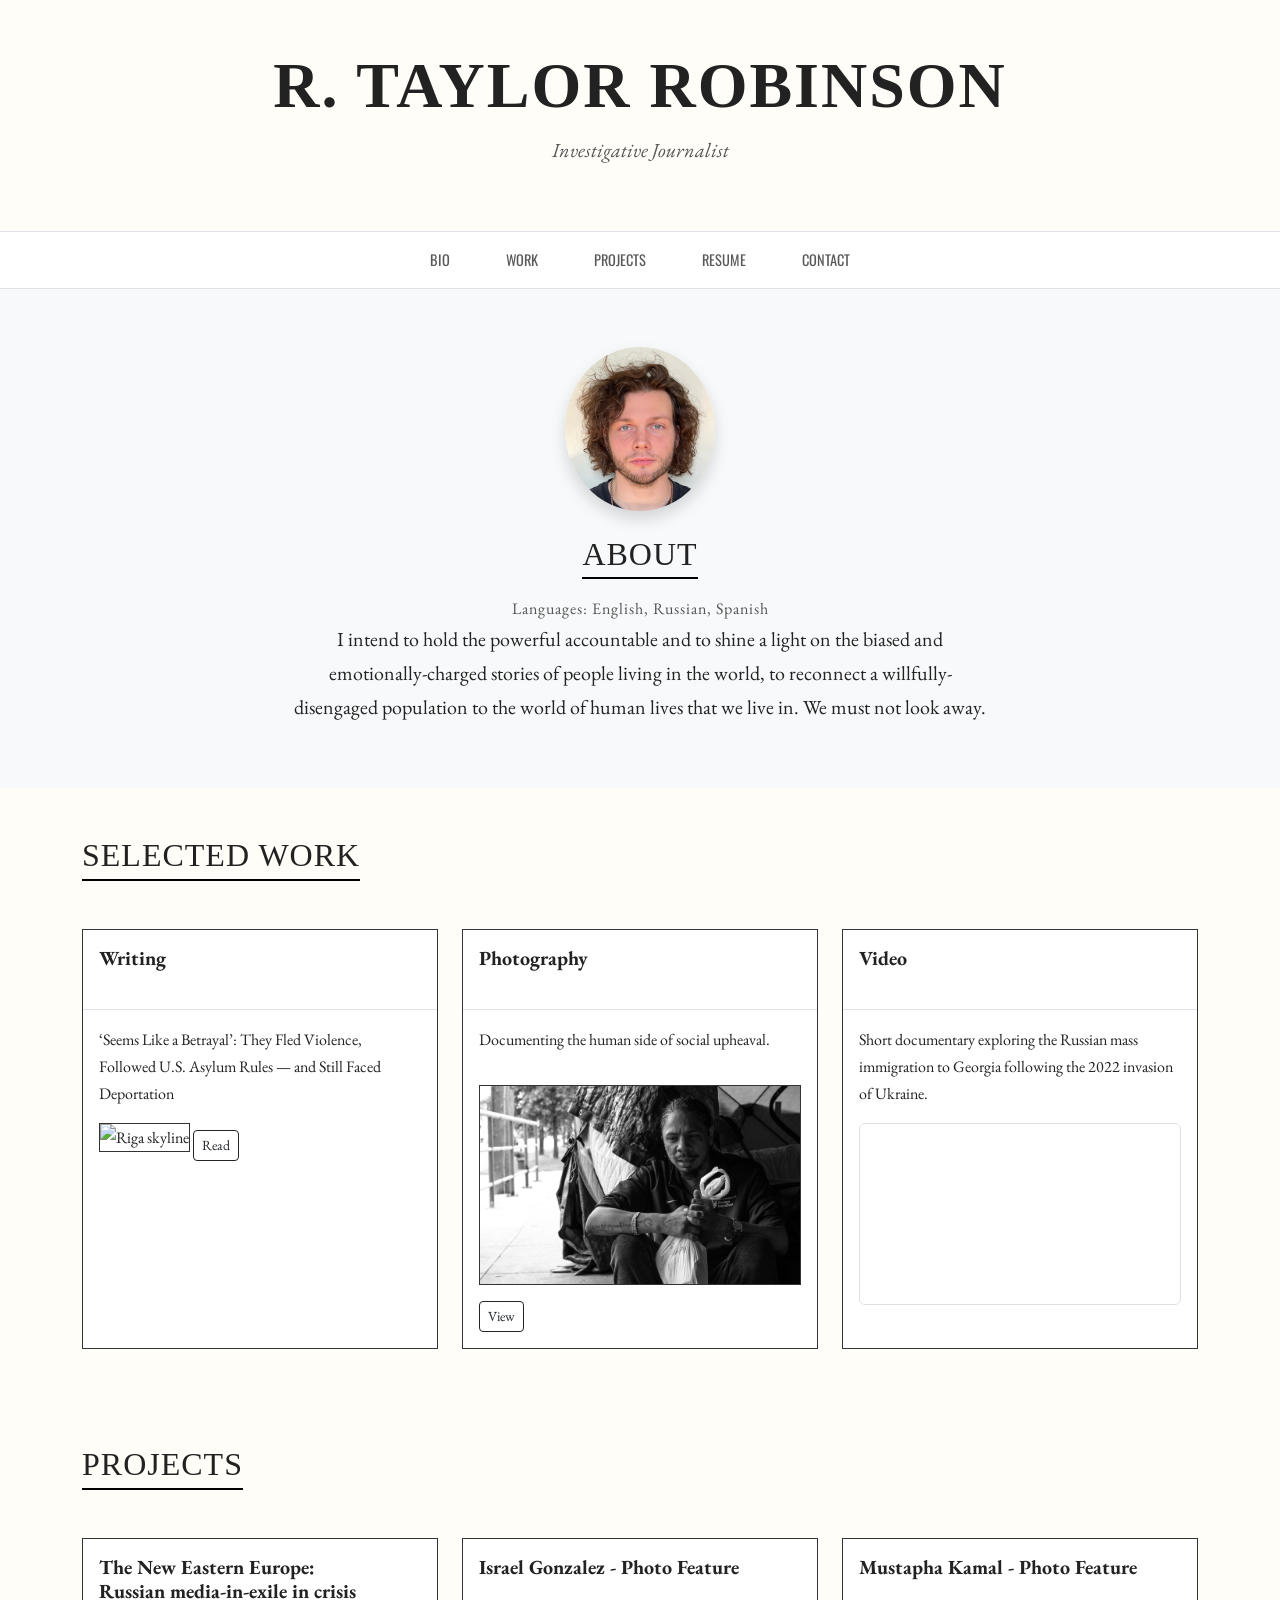
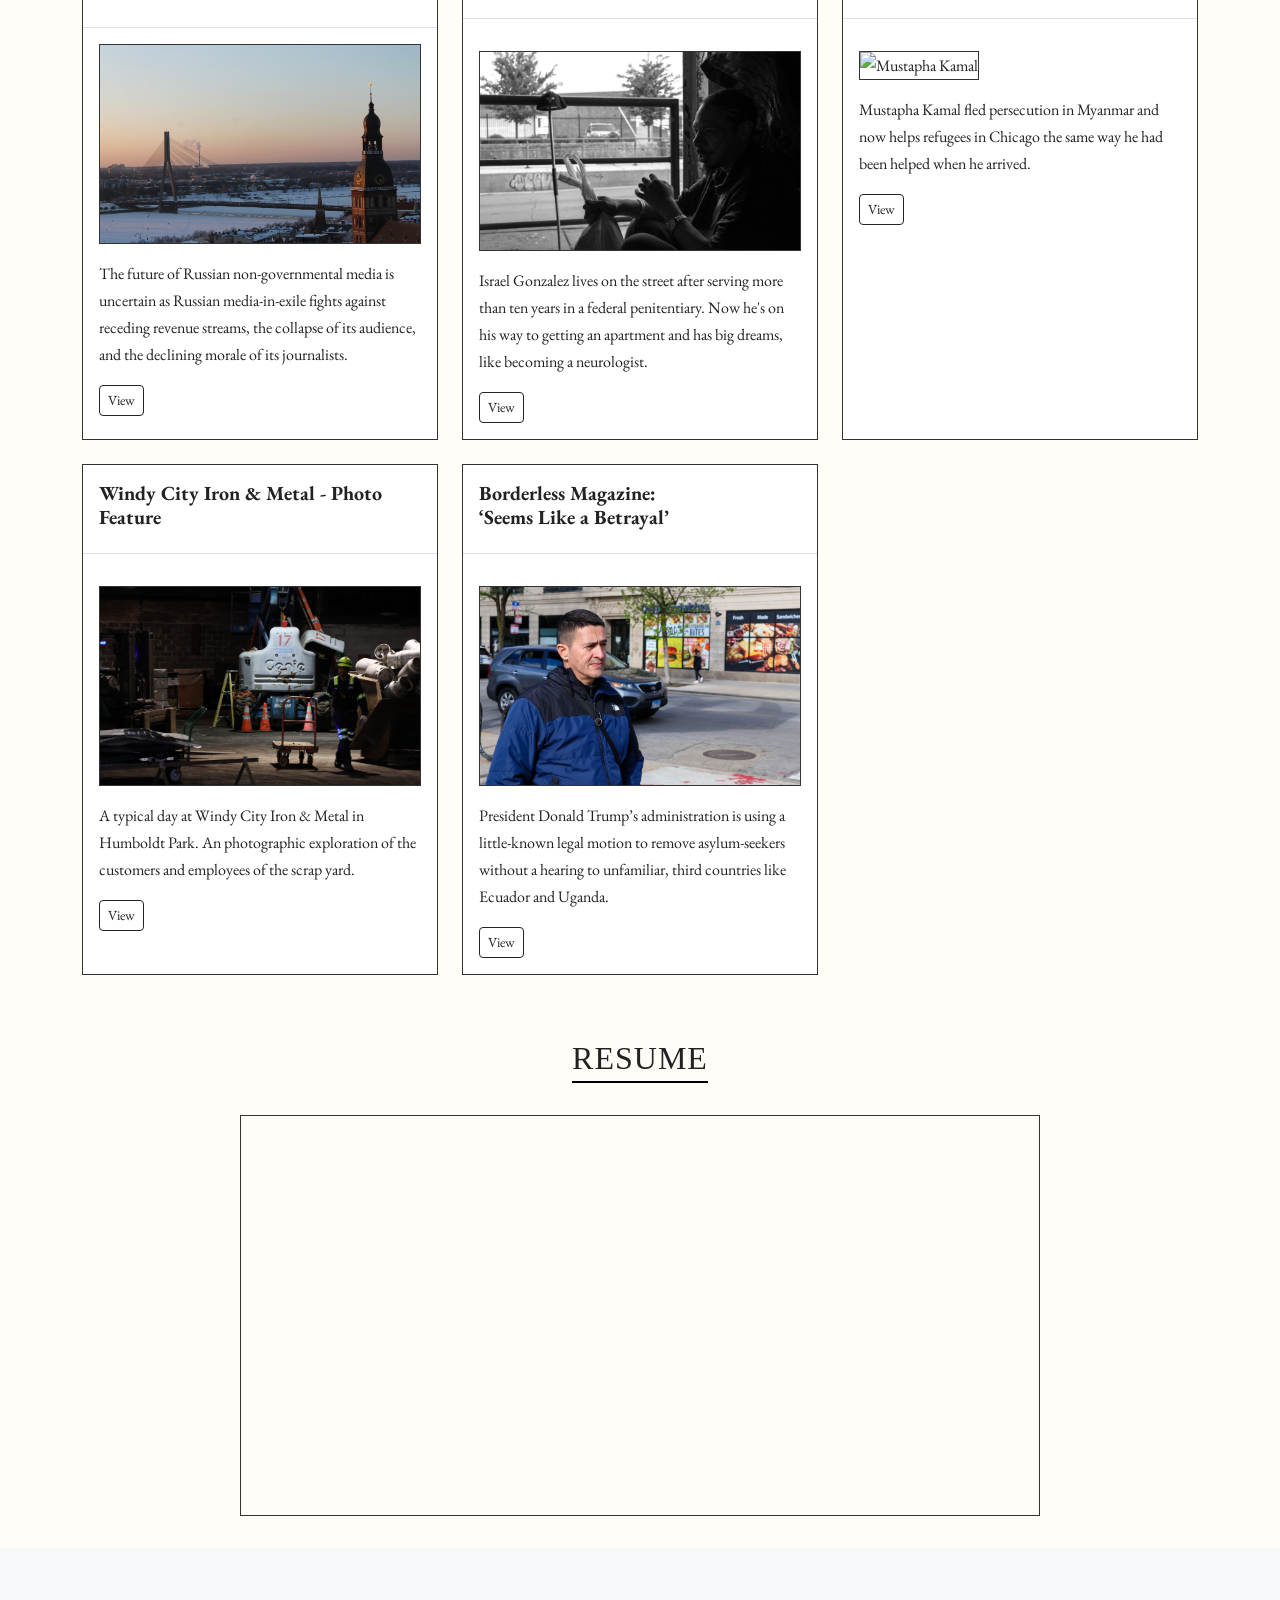
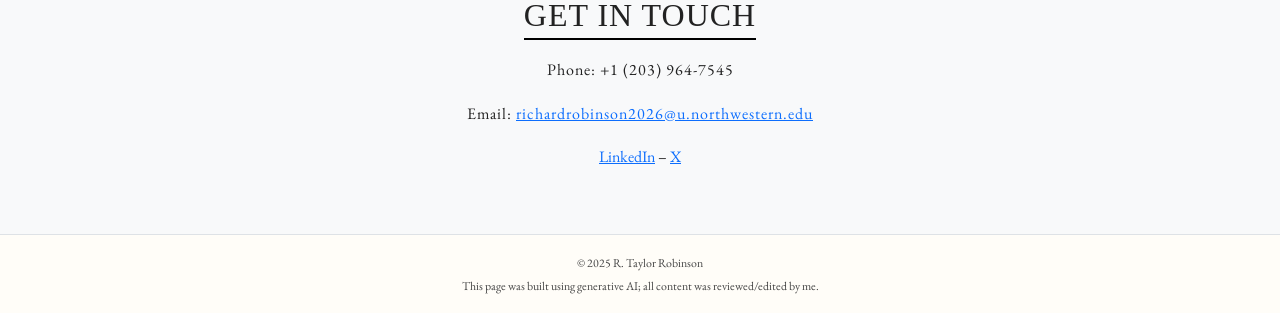
==== commit 39896756: "add borderless article" ====
--- a/index.html
+++ b/index.html
@@ -97,9 +97,9 @@
                                 <h5 class="fw-bold">Writing</h5>
                             </div>
                             <div class="p-3">
-                                <p>Russian media-in-exile faces existential crises: funding cuts, faltering audiences, declining morale</p>
-                                <img src="assets/images/stories/riga-skyline.JPG" alt="Riga skyline" class="project-image mt-auto">
-                                <a href="assets/sample-writing.pdf" target="_blank" class="btn btn-outline-dark btn-sm">Read</a>
+                                <p>‘Seems Like a Betrayal’: They Fled Violence, Followed U.S. Asylum Rules — and Still Faced Deportation</p>
+                                <img src="assets/images/stories/pabon-portrait.JPG" alt="Riga skyline" class="project-image mt-auto">
+                                <a href="https://borderlessmag.org/2026/08/20/seems-like-a-betrayal-they-fled-violence-followed-u-s-asylum-rules-and-still-faced-deportation/" target="_blank" class="btn btn-outline-dark btn-sm">Read</a>
                             </div>
                         </div>
                     </div>
@@ -150,7 +150,7 @@
                     <div class="col-md-4">
                         <div class="portfolio-card h-100">
                             <div class="p-3 border-bottom">
-                                <h5 class="fw-bold">Russian media-in-exile in crisis</h5>
+                                <h5 class="fw-bold">The New Eastern Europe:<br>Russian media-in-exile in crisis</h5>
                             </div>
                             <div class="p-3">
                                 <img src="assets/images/stories/riga-skyline.JPG" alt="Riga skyline" class="project-image mt-auto">
@@ -198,19 +198,20 @@
                             </div>
                         </div>
                     </div>
-                    <!-- Project 5 
-                    <div class="col-md-4">
-                        <div class="portfolio-card h-100">
-                            <div class="p-3 border-bottom">
-                                <h5 class="fw-bold">Project 5</h5>
-                            </div>
-                            <div class="p-3">
-                                <p>Info</p>
-                                <a href="assets/sample-photo.jpg" target="_blank" class="btn btn-outline-dark btn-sm">View</a>
-                            </div>
-                        </div>
-                    </div>
-                    <!- Project 6 
+                    <!-- Project 5 -->
+                    <div class="col-md-4">
+                        <div class="portfolio-card h-100">
+                            <div class="p-3 border-bottom">
+                                <h5 class="fw-bold">Borderless Magazine:<br>‘Seems Like a Betrayal’</h5>
+                            </div>
+                            <div class="p-3">
+                                <img src="assets/images/stories/pabon-portrait.jpg" alt="Juan Pabon, a Venezuelan farmer and asylum-seeker, poses for a portrait in Chicago's Uptown neighborhood." class="project-image">
+                                <p>President Donald Trump’s administration is using a little-known legal motion to remove asylum-seekers without a hearing to unfamiliar, third countries like Ecuador and Uganda.</p>
+                                <a href="https://borderlessmag.org/2026/08/20/seems-like-a-betrayal-they-fled-violence-followed-u-s-asylum-rules-and-still-faced-deportation/" target="_blank" class="btn btn-outline-dark btn-sm">View</a>
+                            </div>
+                        </div>
+                    </div>
+                    <!-- Project 6 
                     <div class="col-md-4">
                         <div class="portfolio-card h-100">
                             <div class="p-3 border-bottom">
--- a/website.css
+++ b/website.css
@@ -123,29 +123,6 @@
 
 .contact {
   letter-spacing: 1px;
-}
-
-/* Shrink spacing and font a bit on smaller screens */
-@media (max-width: 768px) {
-  .navbar-nav .nav-link {
-    margin: 0 0.4rem;
-    font-size: 0.8rem;
-  }
-}
-
-@media (max-width: 480px) {
-  .navbar-nav .nav-link {
-    margin: 0 0.25rem;
-    font-size: 0.75rem;
-  }
-
-  .section-heading {
-    width: 300px;          /* or any fixed width */
-    margin-left: auto;
-    margin-right: auto;
-    text-align: center;    /* centers text inside too */
-    display: block;        /* ensures margins work */
-  }
 }
 
 .portfolio-card .border-bottom {
@@ -208,4 +185,65 @@
     color: white;
     text-align: left;
     box-sizing: border-box;
+}
+
+.series-description {
+    display: inline-block;
+    position: relative;
+    vertical-align: -0.85em;
+    padding-left: 0.75em;
+    transform: translateX(1.5rem);
+}
+
+.series-description::before {
+    content: "";
+    position: absolute;
+
+    left: 0;
+    top: 15%;
+    height: 70%;   /* adjust to taste */
+
+    width: 1px;
+    background: #333;
+}
+
+/* Shrink spacing and font a bit on smaller screens */
+@media (max-width: 768px) {
+  .navbar-nav .nav-link {
+    margin: 0 0.4rem;
+    font-size: 0.8rem;
+  }
+}
+
+@media (max-width: 480px) {
+  .navbar-nav .nav-link {
+    margin: 0 0.25rem;
+    font-size: 0.75rem;
+  }
+
+  .section-heading {
+    width: 300px;          /* or any fixed width */
+    margin-left: auto;
+    margin-right: auto;
+    text-align: center;    /* centers text inside too */
+    display: block;        /* ensures margins work */
+  }
+
+  .series-description {
+    display: block;
+    width: 100%;
+    max-width: 100%;
+    box-sizing: border-box;
+
+    transform: none;
+    padding: 0;
+    margin: 0 auto;
+
+    text-align: center;
+}
+
+  .series-description::before {
+    display: none;
+    content: none;
+  }
 }
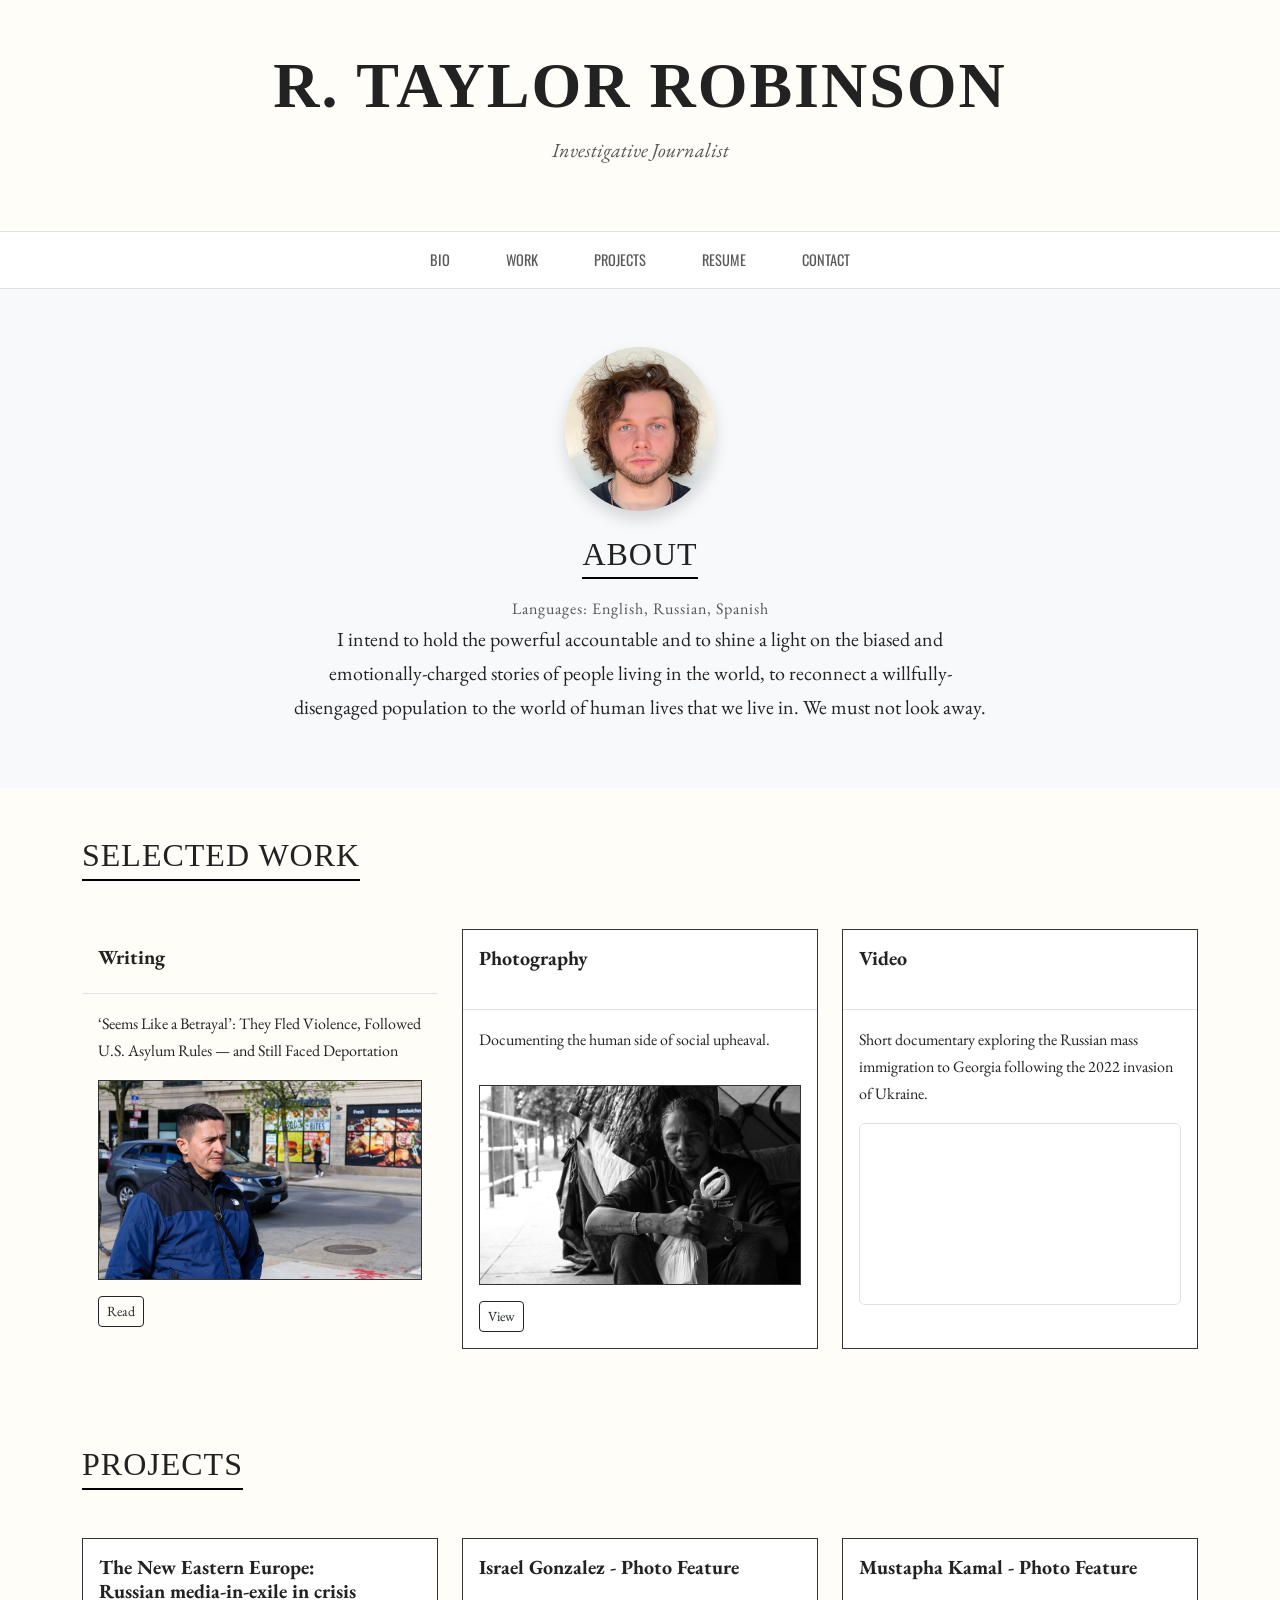
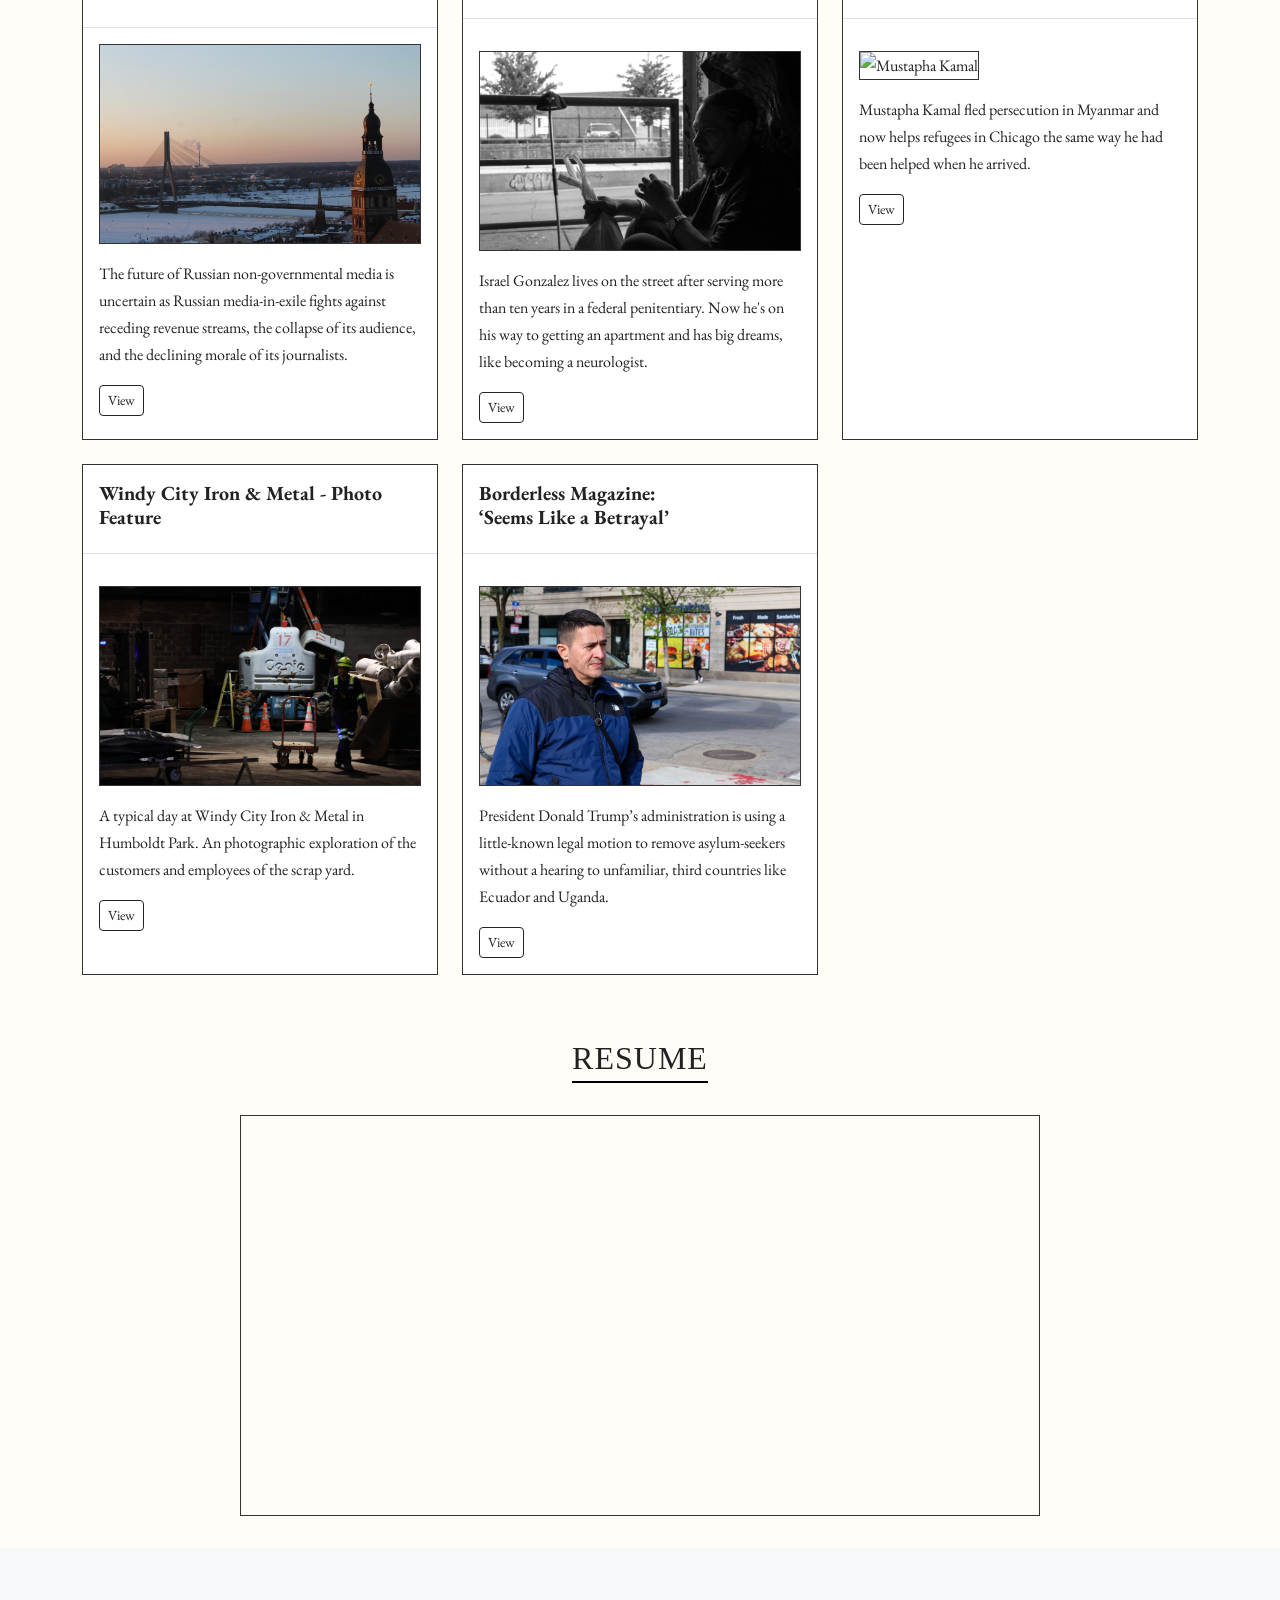
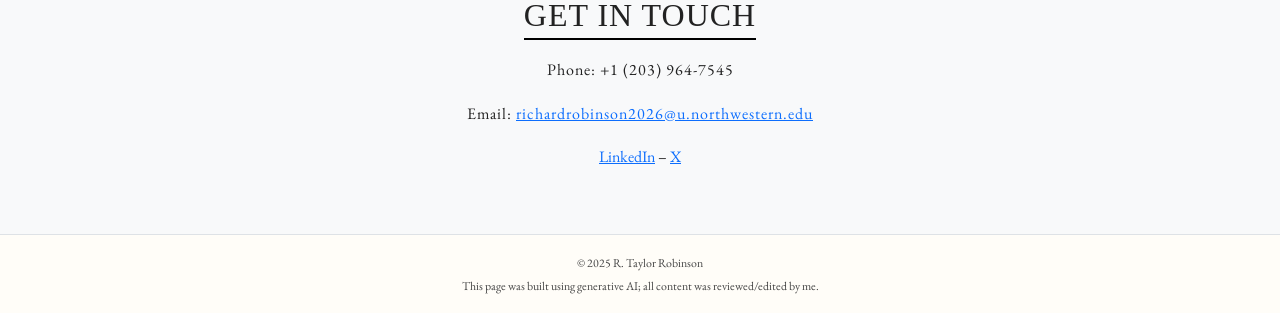
==== commit 36ec4549: "fix writing section photo" ====
--- a/index.html
+++ b/index.html
@@ -92,13 +92,13 @@
                 <div class="row g-4">
                     <!-- Writing -->
                     <div class="col-md-4">
-                        <div class="portfolio-card h-100">
+                        <div class="portfolio-\card h-100">
                             <div class="p-3 border-bottom">
                                 <h5 class="fw-bold">Writing</h5>
                             </div>
                             <div class="p-3">
                                 <p>‘Seems Like a Betrayal’: They Fled Violence, Followed U.S. Asylum Rules — and Still Faced Deportation</p>
-                                <img src="assets/images/stories/pabon-portrait.JPG" alt="Riga skyline" class="project-image mt-auto">
+                                <img src="assets/images/stories/pabon-portrait.jpg" alt="Juan Pabon, a Venezuelan farmer and asylum-seeker, poses for a portrait in Chicago's Uptown neighborhood." class="project-image mt-auto">
                                 <a href="https://borderlessmag.org/2026/08/20/seems-like-a-betrayal-they-fled-violence-followed-u-s-asylum-rules-and-still-faced-deportation/" target="_blank" class="btn btn-outline-dark btn-sm">Read</a>
                             </div>
                         </div>
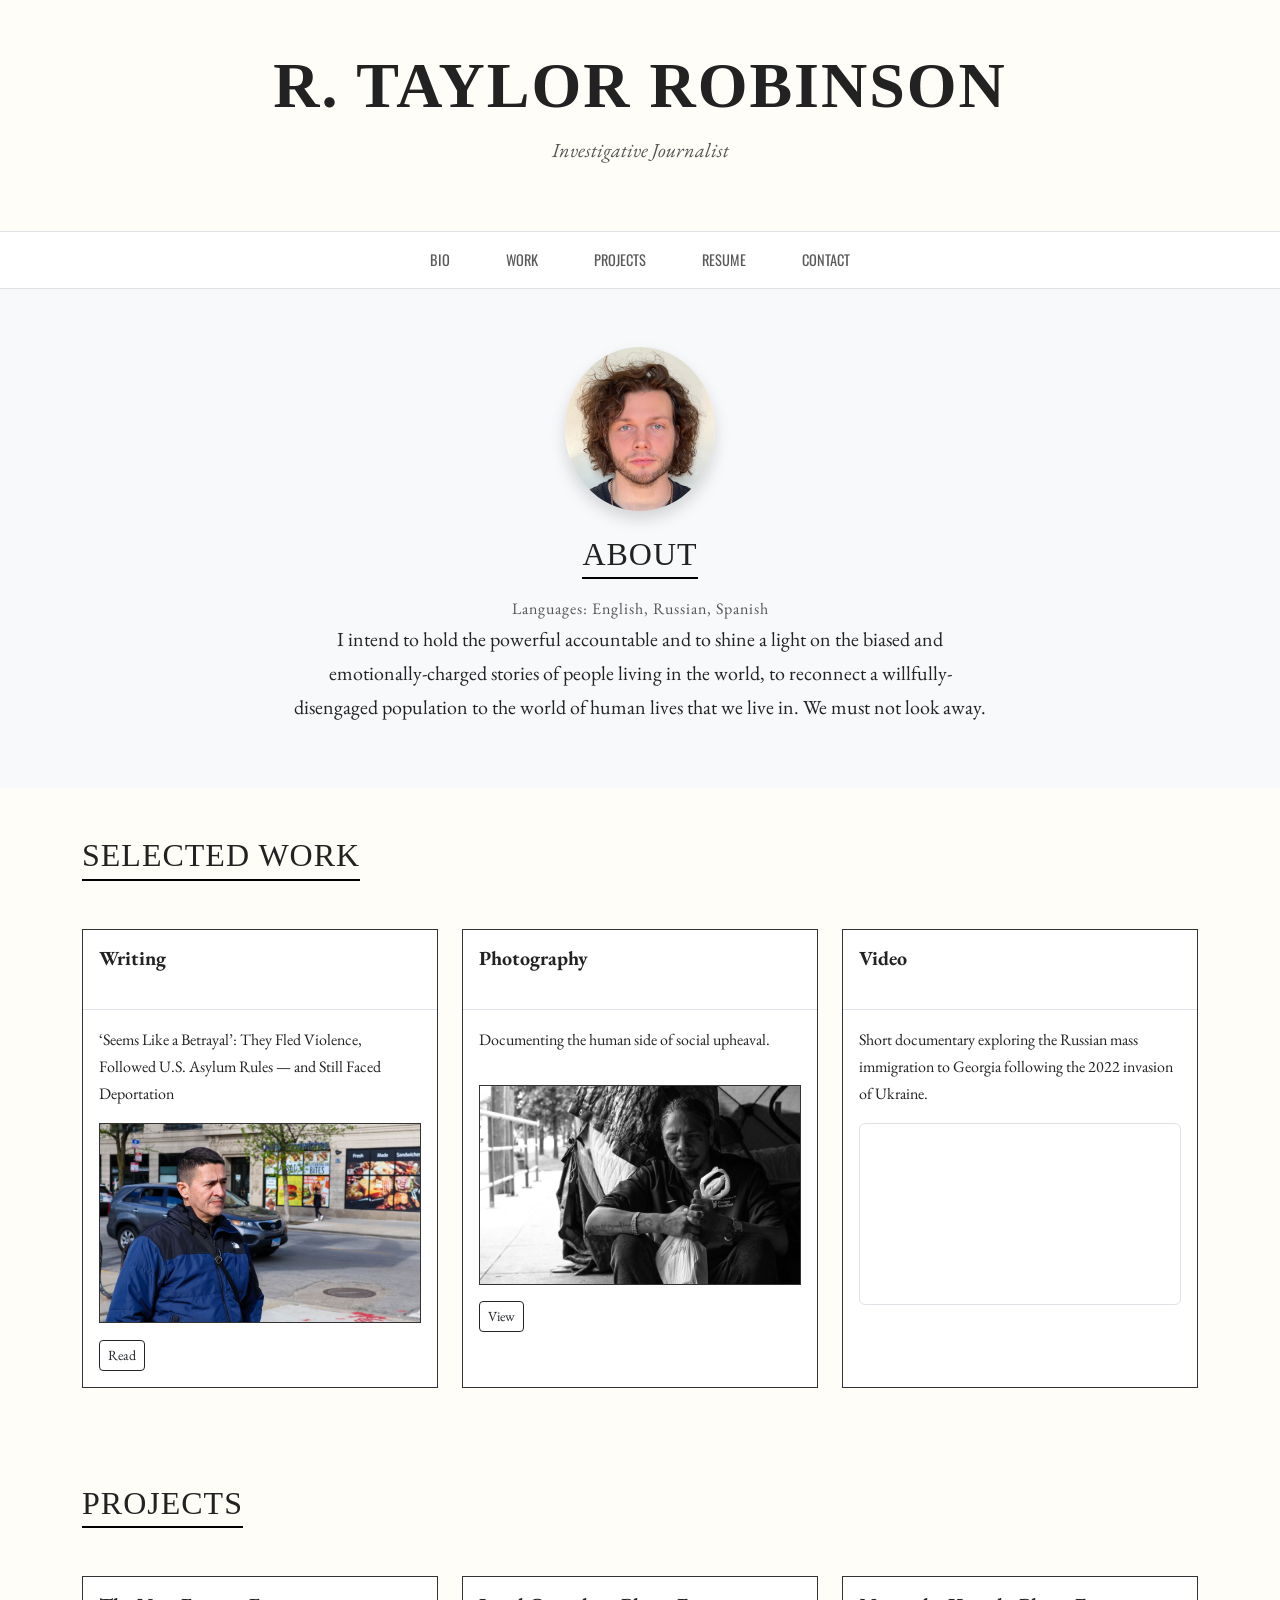
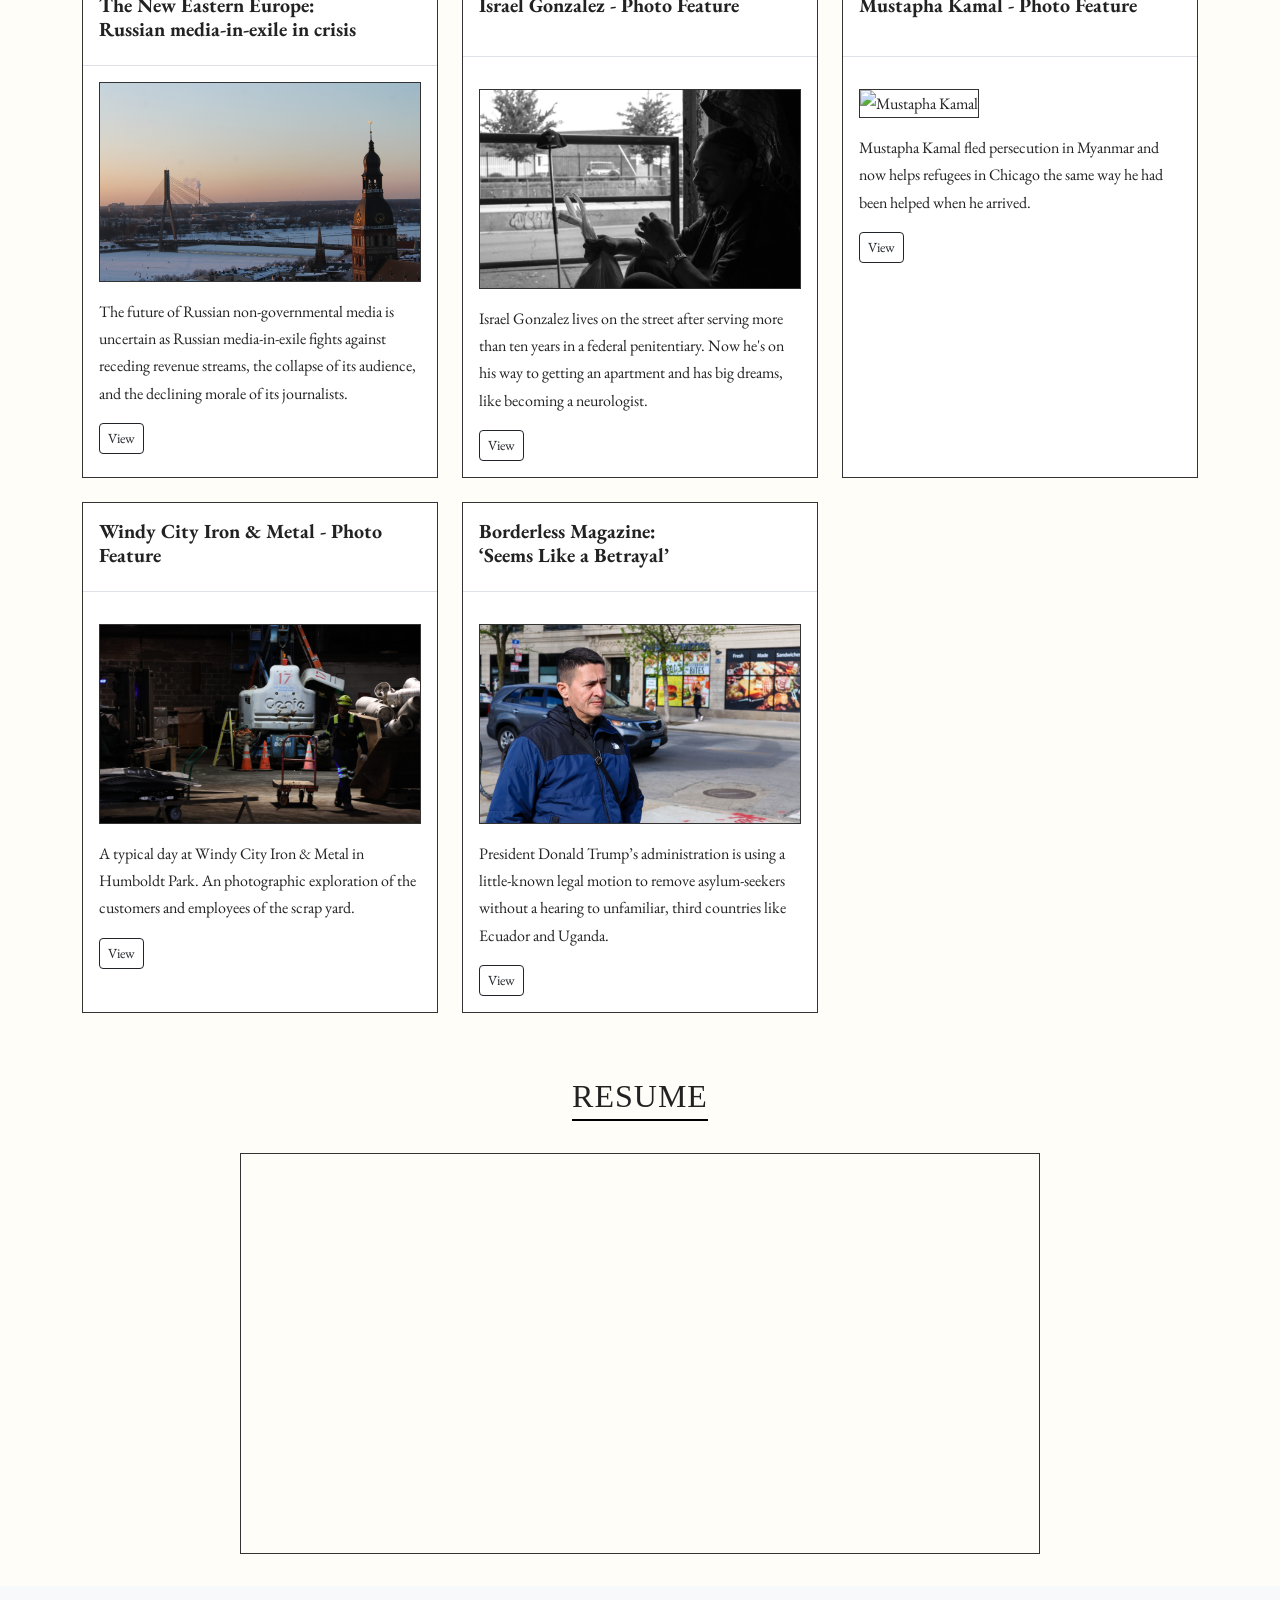
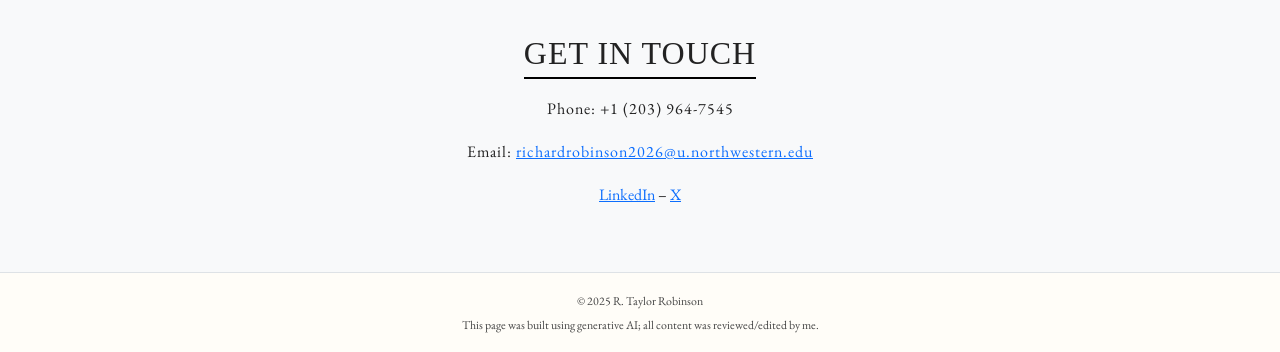
==== commit 40c94d85: "fix box around writing section in featured work" ====
--- a/index.html
+++ b/index.html
@@ -92,7 +92,7 @@
                 <div class="row g-4">
                     <!-- Writing -->
                     <div class="col-md-4">
-                        <div class="portfolio-\card h-100">
+                        <div class="portfolio-card h-100">
                             <div class="p-3 border-bottom">
                                 <h5 class="fw-bold">Writing</h5>
                             </div>
